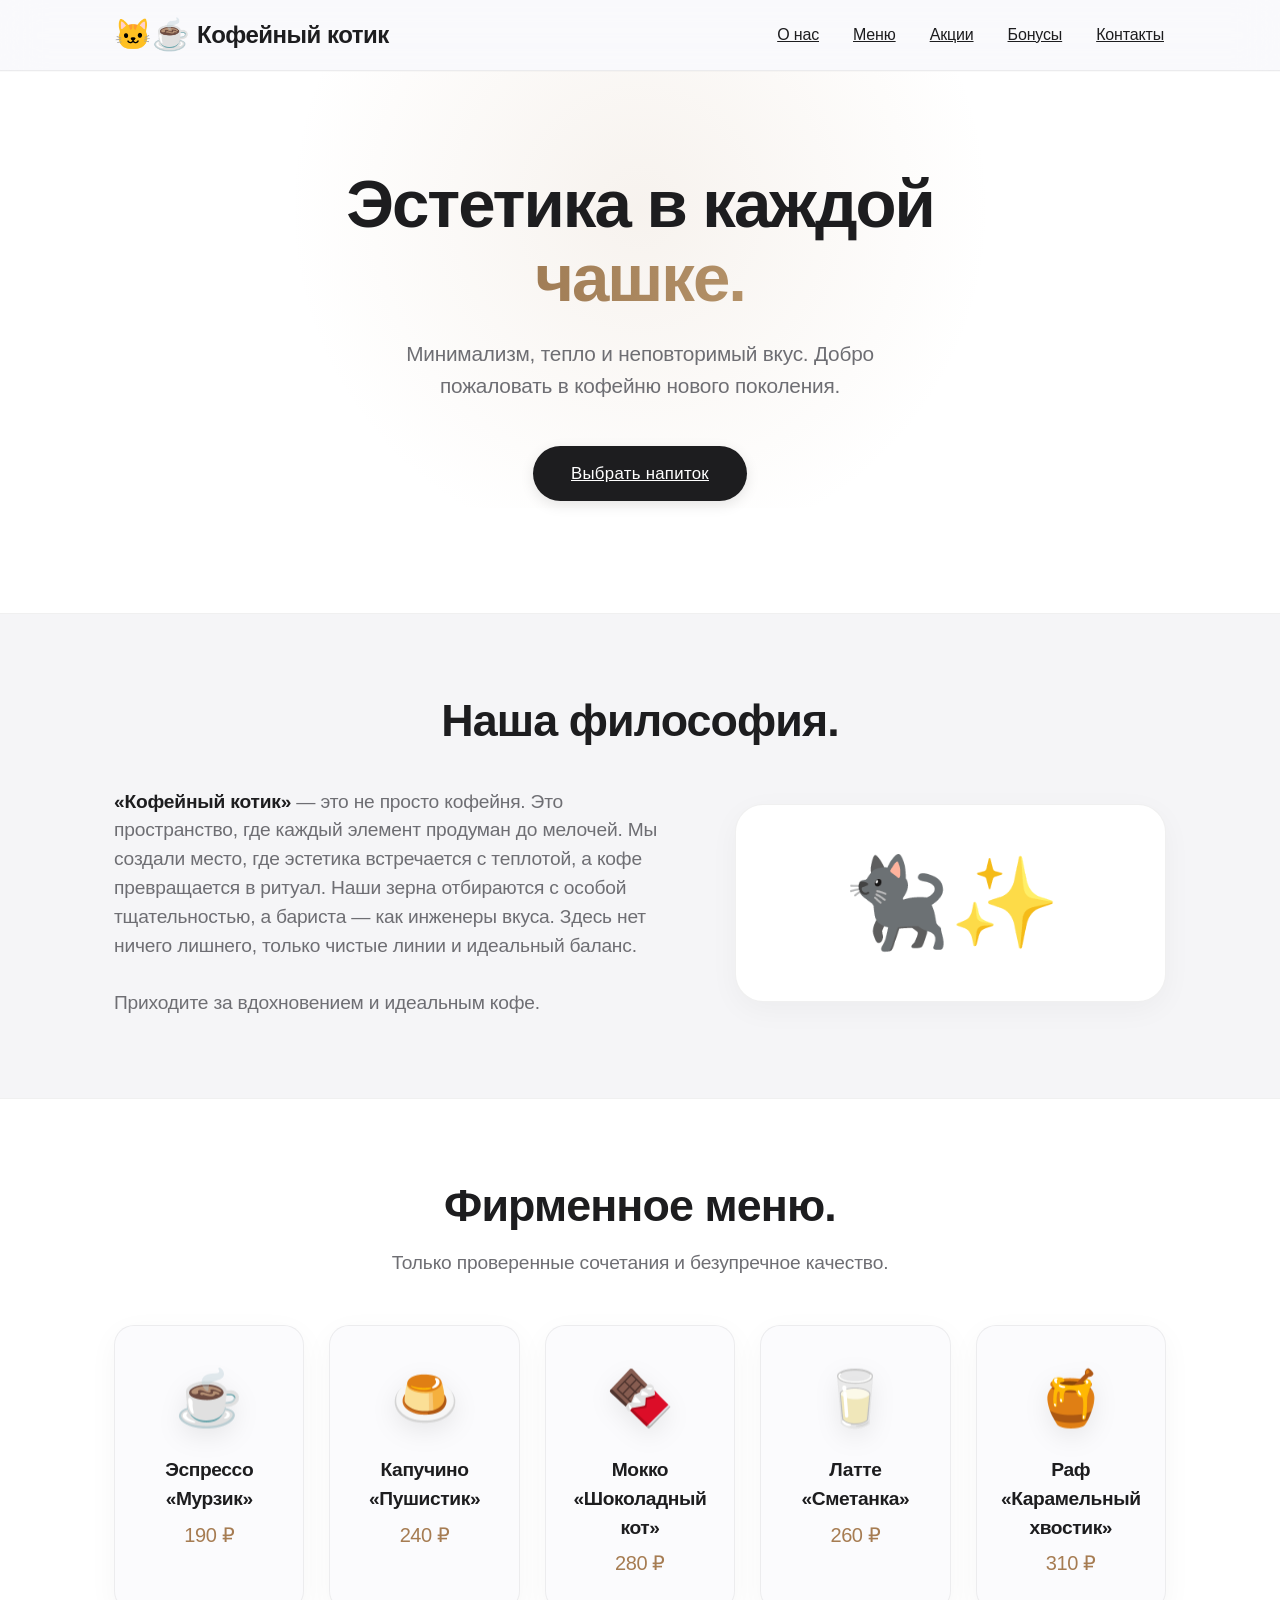
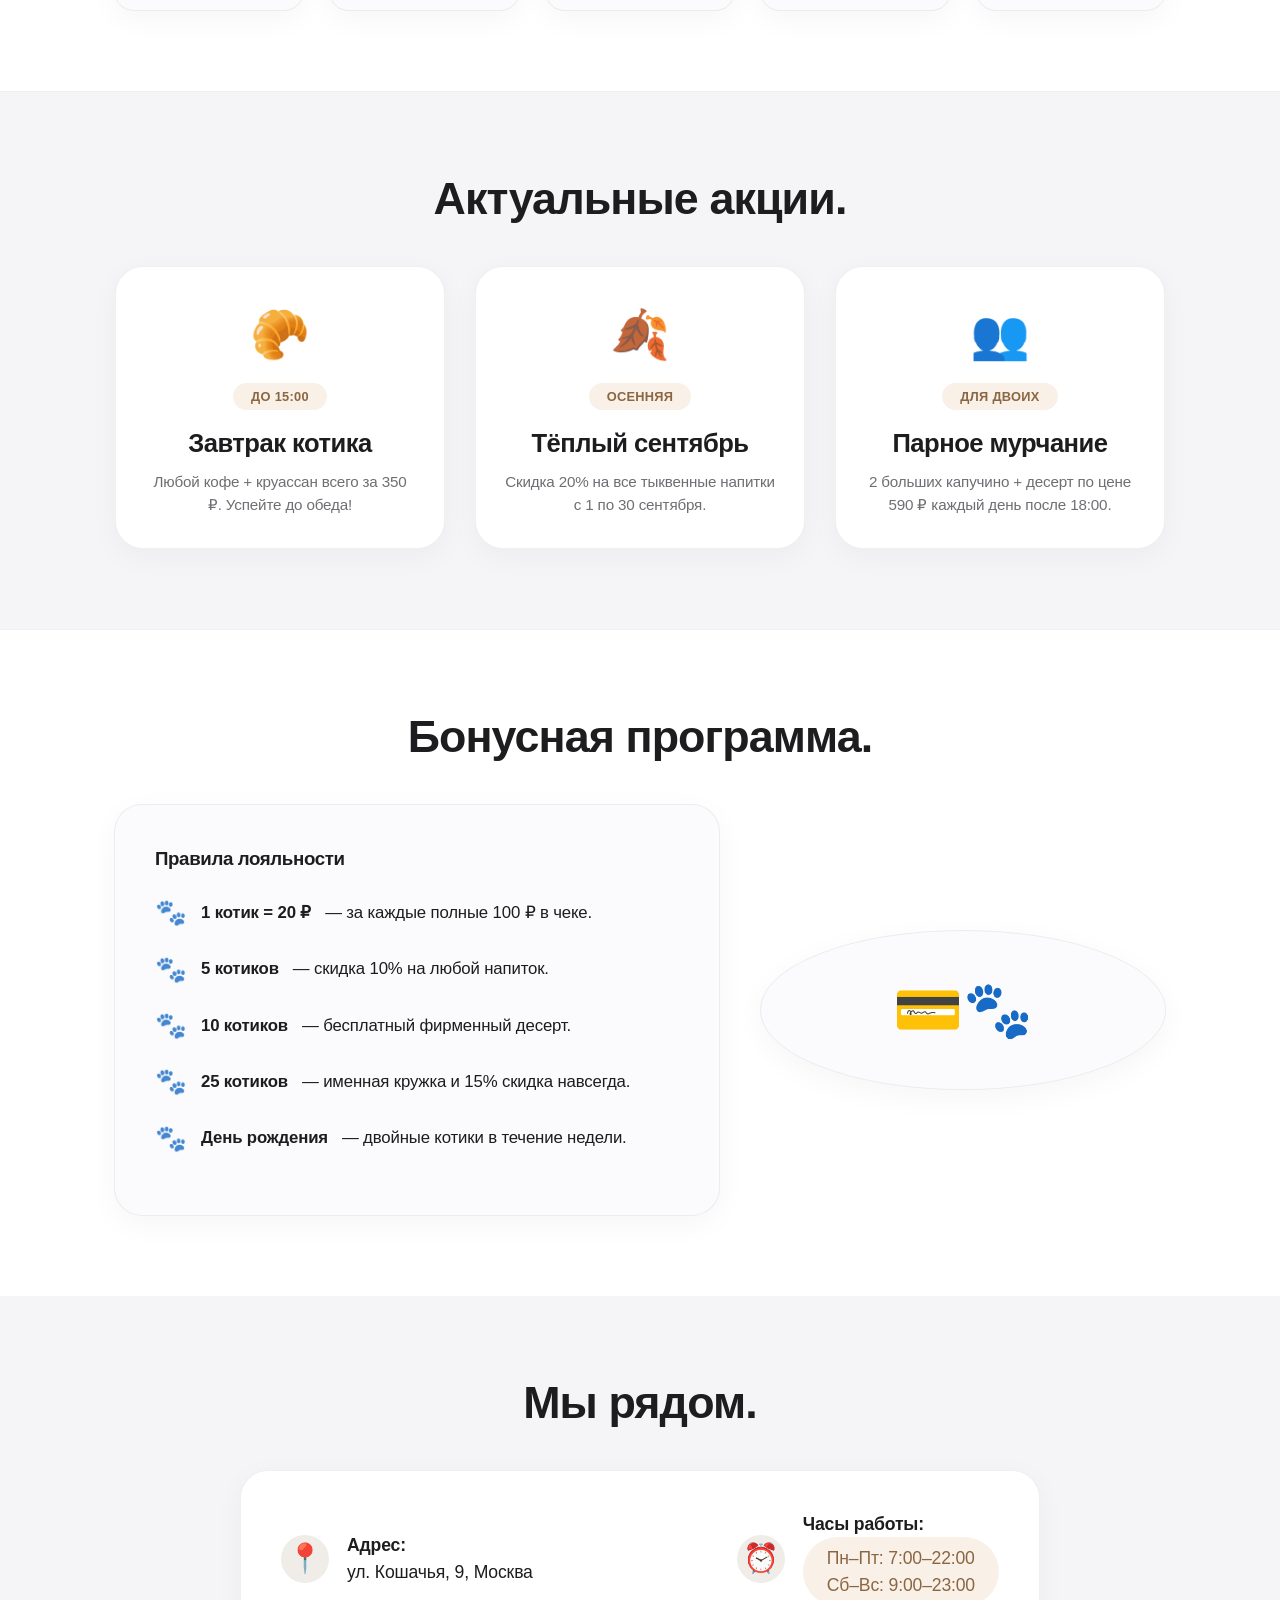
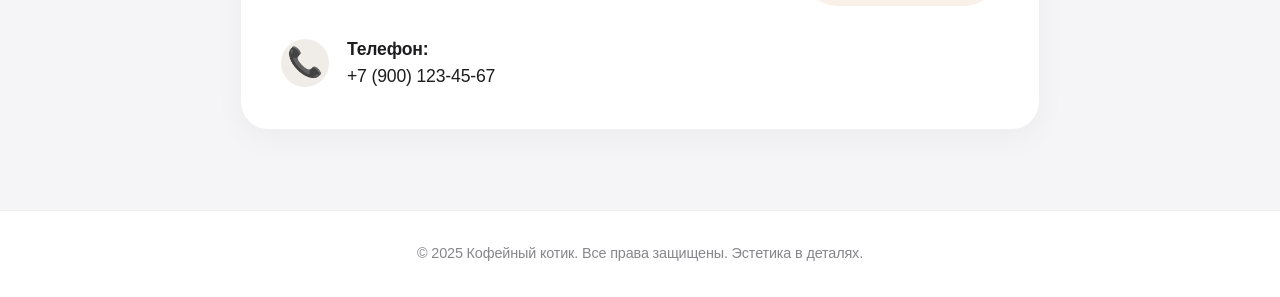
==== index.html @ 2cd530d4 "Добавлены файлы проекта" ====
<!DOCTYPE html>
<html lang="ru">
<head>
    <meta charset="UTF-8">
    <meta name="viewport" content="width=device-width, initial-scale=1.0, maximum-scale=1.5, user-scalable=yes">
    <title>Кофейный котик — эстетика кофе</title>
    <style>
        /* === Базовые стили и сброс в стиле Apple === */
        * {
            margin: 0;
            padding: 0;
            box-sizing: border-box;
        }

        :root {
            --bg-primary: #f5f5f7;      /* светлый серо-белый, как у Apple */
            --bg-secondary: #ffffff;
            --bg-tertiary: #fbfbfd;
            --text-primary: #1d1d1f;    /* почти чёрный */
            --text-secondary: #6e6e73;  /* серый */
            --text-tertiary: #86868b;
            --accent-color: #a67c52;     /* тёплый бежево-коричневый */
            --accent-hover: #8b6642;
            --gold-light: #f9f1e7;
            --border-light: rgba(0,0,0,0.06);
            --border-medium: rgba(0,0,0,0.1);
            --shadow-soft: 0 8px 30px rgba(0, 0, 0, 0.04);
            --shadow-medium: 0 20px 50px rgba(0, 0, 0, 0.06);
            --shadow-hover: 0 25px 60px rgba(0, 0, 0, 0.1);
            --radius-small: 12px;
            --radius-medium: 20px;
            --radius-large: 28px;
            --transition-smooth: 0.4s cubic-bezier(0.25, 0.1, 0.25, 1);
            --font-sans: -apple-system, BlinkMacSystemFont, 'SF Pro Display', 'SF Pro Text', 'Helvetica Neue', 'Segoe UI', Roboto, sans-serif;
        }

        html {
            scroll-behavior: smooth;
            -webkit-font-smoothing: antialiased;
            -moz-osx-font-smoothing: grayscale;
        }

        body {
            font-family: var(--font-sans);
            background-color: var(--bg-primary);
            color: var(--text-primary);
            line-height: 1.5;
            letter-spacing: -0.01em;
            overflow-x: hidden;
        }

        .container {
            max-width: 1100px;
            margin: 0 auto;
            padding: 0 24px;
        }

        /* === Навигация (липкая, как в Apple) === */
        .navbar {
            position: sticky;
            top: 0;
            z-index: 1000;
            background: rgba(251, 251, 253, 0.82);
            backdrop-filter: saturate(180%) blur(20px);
            -webkit-backdrop-filter: saturate(180%) blur(20px);
            border-bottom: 0.5px solid var(--border-light);
            transition: background 0.3s ease, box-shadow 0.3s ease;
            box-shadow: 0 1px 0 rgba(0,0,0,0.02);
        }

        .nav-inner {
            display: flex;
            align-items: center;
            justify-content: space-between;
            max-width: 1100px;
            margin: 0 auto;
            padding: 12px 24px;
            flex-wrap: wrap;
        }

        .logo {
            display: flex;
            align-items: center;
            gap: 8px;
            font-weight: 600;
            font-size: 1.5rem;
            letter-spacing: -0.5px;
            color: var(--text-primary);
            transition: opacity 0.2s ease;
        }

        .logo:hover {
            opacity: 0.75;
        }

        .logo-icon {
            font-size: 1.9rem;
        }

        .nav-menu {
            display: flex;
            align-items: center;
            gap: 30px;
            list-style: none;
            flex-wrap: wrap;
        }

        .nav-menu a {
            font-weight: 400;
            font-size: 1rem;
            color: var(--text-primary);
            padding: 6px 2px;
            position: relative;
            transition: color 0.25s ease;
            letter-spacing: -0.01em;
        }

        .nav-menu a::after {
            content: '';
            position: absolute;
            bottom: -2px;
            left: 0;
            width: 100%;
            height: 1px;
            background: var(--text-primary);
            transform: scaleX(0);
            transform-origin: right;
            transition: transform 0.3s ease;
            border-radius: 1px;
        }

        .nav-menu a:hover {
            color: var(--text-secondary);
        }

        .nav-menu a:hover::after {
            transform: scaleX(1);
            transform-origin: left;
        }

        /* === Hero секция (очень воздушная) === */
        .hero {
            background: var(--bg-secondary);
            text-align: center;
            padding: 6rem 1.5rem 7rem;
            position: relative;
            overflow: hidden;
            border-bottom: 1px solid var(--border-light);
        }

        .hero::before {
            content: '';
            position: absolute;
            top: -30%;
            left: 50%;
            transform: translateX(-50%);
            width: 800px;
            height: 600px;
            background: radial-gradient(circle, rgba(200, 170, 140, 0.15) 0%, rgba(255,255,255,0) 70%);
            pointer-events: none;
        }

        .hero-content {
            max-width: 700px;
            margin: 0 auto;
            position: relative;
            z-index: 2;
        }

        .hero h1 {
            font-size: 4.2rem;
            font-weight: 700;
            letter-spacing: -0.03em;
            line-height: 1.1;
            color: var(--text-primary);
            margin-bottom: 1.5rem;
            text-shadow: none;
        }

        .hero h1 .accent-line {
            display: block;
            background: linear-gradient(to right, #8b6642, #c9a87c);
            -webkit-background-clip: text;
            background-clip: text;
            color: transparent;
        }

        .hero p {
            font-size: 1.3rem;
            font-weight: 400;
            color: var(--text-secondary);
            margin-bottom: 2.8rem;
            max-width: 520px;
            margin-left: auto;
            margin-right: auto;
            letter-spacing: -0.01em;
        }

        .btn {
            display: inline-block;
            background-color: var(--text-primary);
            color: white;
            padding: 15px 38px;
            border-radius: 50px;
            font-weight: 500;
            letter-spacing: 0.3px;
            transition: all 0.35s ease;
            box-shadow: 0 4px 14px rgba(0,0,0,0.1);
            border: none;
            cursor: pointer;
            font-size: 1.05rem;
            backdrop-filter: none;
        }

        .btn:hover {
            background-color: #333336;
            transform: translateY(-2px);
            box-shadow: 0 12px 24px rgba(0,0,0,0.15);
        }

        /* === Общие стили секций === */
        section {
            padding: 5rem 0;
        }

        .section-title {
            font-size: 2.8rem;
            font-weight: 700;
            letter-spacing: -0.02em;
            text-align: center;
            margin-bottom: 2.5rem;
            color: var(--text-primary);
            line-height: 1.2;
        }

        .section-subtitle {
            text-align: center;
            font-size: 1.2rem;
            color: var(--text-secondary);
            max-width: 600px;
            margin: -1.5rem auto 3rem auto;
            font-weight: 400;
        }

        /* === О компании (стиль Apple) === */
        .about-section {
            background: var(--bg-primary);
        }

        .about-content {
            display: flex;
            flex-wrap: wrap;
            align-items: center;
            gap: 50px;
            justify-content: center;
        }

        .about-text {
            flex: 1 1 380px;
            font-size: 1.2rem;
            color: var(--text-secondary);
            font-weight: 400;
            letter-spacing: -0.01em;
        }

        .about-text strong {
            color: var(--text-primary);
            font-weight: 600;
        }

        .about-image {
            flex: 1 1 240px;
            background: var(--bg-secondary);
            border-radius: var(--radius-large);
            padding: 2rem;
            display: flex;
            align-items: center;
            justify-content: center;
            box-shadow: var(--shadow-soft);
            transition: transform 0.4s ease, box-shadow 0.4s ease;
            border: 0.5px solid var(--border-light);
        }

        .about-image:hover {
            transform: scale(1.02);
            box-shadow: var(--shadow-medium);
        }

        .about-image span {
            font-size: 5.5rem;
            opacity: 0.9;
        }

        /* === Меню (5 напитков) === */
        .menu-section {
            background: var(--bg-secondary);
            border-top: 1px solid var(--border-light);
            border-bottom: 1px solid var(--border-light);
        }

        .menu-grid {
            display: grid;
            grid-template-columns: repeat(auto-fit, minmax(180px, 1fr));
            gap: 25px;
            margin-top: 20px;
        }

        .menu-item {
            background: var(--bg-tertiary);
            border-radius: var(--radius-medium);
            padding: 2rem 1.2rem;
            text-align: center;
            box-shadow: var(--shadow-soft);
            transition: all 0.4s ease;
            border: 0.5px solid var(--border-light);
            display: flex;
            flex-direction: column;
            align-items: center;
            backdrop-filter: blur(0);
        }

        .menu-item:hover {
            transform: translateY(-8px);
            box-shadow: var(--shadow-hover);
            background: #ffffff;
            border-color: rgba(0,0,0,0.08);
        }

        .drink-icon {
            font-size: 3.4rem;
            margin-bottom: 16px;
            transition: transform 0.35s ease;
            filter: drop-shadow(0 8px 12px rgba(0,0,0,0.08));
        }

        .menu-item:hover .drink-icon {
            transform: scale(1.08);
        }

        .menu-item h3 {
            font-weight: 600;
            font-size: 1.2rem;
            color: var(--text-primary);
            letter-spacing: -0.02em;
            margin-bottom: 6px;
        }

        .menu-item .price {
            font-weight: 500;
            color: var(--accent-color);
            font-size: 1.25rem;
            letter-spacing: -0.02em;
        }

        /* === Акции === */
        .promo-section {
            background: var(--bg-primary);
        }

        .promo-cards {
            display: flex;
            flex-wrap: wrap;
            gap: 30px;
            justify-content: center;
        }

        .promo-card {
            background: var(--bg-secondary);
            border-radius: var(--radius-large);
            padding: 2rem 1.8rem;
            flex: 1 1 240px;
            max-width: 330px;
            box-shadow: var(--shadow-soft);
            transition: all 0.4s ease;
            text-align: center;
            border: 0.5px solid var(--border-light);
        }

        .promo-card:hover {
            transform: translateY(-10px);
            box-shadow: var(--shadow-hover);
            background: #ffffff;
        }

        .promo-icon {
            font-size: 3rem;
            margin-bottom: 12px;
        }

        .promo-badge {
            display: inline-block;
            background: var(--gold-light);
            color: var(--accent-hover);
            padding: 4px 18px;
            border-radius: 30px;
            font-size: 0.8rem;
            font-weight: 600;
            letter-spacing: 0.3px;
            margin-bottom: 14px;
            text-transform: uppercase;
        }

        .promo-card h3 {
            font-size: 1.6rem;
            font-weight: 600;
            letter-spacing: -0.02em;
            color: var(--text-primary);
            margin-bottom: 8px;
        }

        .promo-card p {
            color: var(--text-secondary);
            font-size: 0.95rem;
        }

        /* === Бонусная программа === */
        .bonus-section {
            background: var(--bg-secondary);
            border-top: 1px solid var(--border-light);
        }

        .bonus-wrapper {
            display: flex;
            flex-wrap: wrap;
            gap: 40px;
            align-items: center;
            justify-content: center;
        }

        .bonus-info {
            flex: 1 1 380px;
            background: var(--bg-tertiary);
            padding: 2.5rem;
            border-radius: var(--radius-large);
            box-shadow: var(--shadow-soft);
            border: 0.5px solid var(--border-light);
            transition: box-shadow 0.3s ease;
        }

        .bonus-info:hover {
            box-shadow: var(--shadow-medium);
        }

        .bonus-info ul {
            list-style: none;
            margin-top: 10px;
        }

        .bonus-info li {
            margin-bottom: 18px;
            display: flex;
            align-items: center;
            gap: 14px;
            font-size: 1.05rem;
            font-weight: 400;
            color: var(--text-primary);
        }

        .bonus-info li::before {
            content: '🐾';
            font-size: 1.6rem;
            opacity: 0.8;
            min-width: 32px;
        }

        .bonus-stamp {
            flex: 1 1 180px;
            text-align: center;
            background: var(--bg-tertiary);
            border-radius: 50%;
            width: 160px;
            height: 160px;
            display: flex;
            align-items: center;
            justify-content: center;
            margin: 0 auto;
            box-shadow: var(--shadow-soft);
            transition: transform 0.4s ease, box-shadow 0.3s;
            border: 1px solid var(--border-light);
            font-size: 3.5rem;
        }

        .bonus-stamp:hover {
            transform: scale(1.04);
            box-shadow: var(--shadow-medium);
        }

        /* === Контакты === */
        .contact-section {
            background: var(--bg-primary);
        }

        .contact-card {
            background: var(--bg-secondary);
            max-width: 800px;
            margin: 0 auto;
            padding: 2.5rem;
            border-radius: var(--radius-large);
            box-shadow: var(--shadow-soft);
            display: flex;
            flex-wrap: wrap;
            justify-content: space-between;
            gap: 30px;
            transition: box-shadow 0.3s ease;
            border: 0.5px solid var(--border-light);
        }

        .contact-card:hover {
            box-shadow: var(--shadow-medium);
        }

        .contact-item {
            display: flex;
            align-items: center;
            gap: 18px;
            font-size: 1.1rem;
            font-weight: 400;
            color: var(--text-primary);
        }

        .contact-icon {
            background: #f0ede8;
            width: 48px;
            height: 48px;
            border-radius: 50%;
            display: flex;
            align-items: center;
            justify-content: center;
            font-size: 1.8rem;
            color: var(--text-secondary);
        }

        .hours {
            background: var(--gold-light);
            padding: 0.5rem 1.5rem;
            border-radius: 50px;
            font-weight: 500;
            color: var(--accent-hover);
            display: inline-block;
        }

        /* === Подвал === */
        footer {
            text-align: center;
            padding: 2rem;
            background: var(--bg-secondary);
            color: var(--text-tertiary);
            font-size: 0.9rem;
            border-top: 0.5px solid var(--border-light);
            letter-spacing: -0.01em;
        }

        /* === Адаптивность === */
        @media (max-width: 768px) {
            .hero h1 {
                font-size: 3rem;
            }
            .nav-inner {
                flex-direction: column;
                gap: 12px;
            }
            .nav-menu {
                gap: 20px;
                justify-content: center;
            }
            .section-title {
                font-size: 2.4rem;
            }
            .menu-grid {
                grid-template-columns: repeat(auto-fit, minmax(150px, 1fr));
            }
        }

        @media (max-width: 480px) {
            .hero h1 {
                font-size: 2.4rem;
            }
            .btn {
                padding: 14px 32px;
                font-size: 1rem;
            }
            .container {
                padding: 0 18px;
            }
            .promo-card {
                flex: 1 1 100%;
            }
            .bonus-stamp {
                width: 130px;
                height: 130px;
                font-size: 2.8rem;
            }
        }
    </style>
</head>
<body>
    <!-- Навигация в стиле Apple -->
    <nav class="navbar">
        <div class="nav-inner">
            <div class="logo">
                <span class="logo-icon">🐱☕</span> Кофейный котик
            </div>
            <ul class="nav-menu">
                <li><a href="#about">О нас</a></li>
                <li><a href="#menu">Меню</a></li>
                <li><a href="#promo">Акции</a></li>
                <li><a href="#bonus">Бонусы</a></li>
                <li><a href="#contacts">Контакты</a></li>
            </ul>
        </div>
    </nav>

    <!-- Главный экран -->
    <header class="hero" id="hero">
        <div class="hero-content">
            <h1>Эстетика в каждой <span class="accent-line">чашке.</span></h1>
            <p>Минимализм, тепло и неповторимый вкус. Добро пожаловать в кофейню нового поколения.</p>
            <a href="#menu" class="btn">Выбрать напиток</a>
        </div>
    </header>

    <!-- О компании -->
    <section id="about" class="about-section">
        <div class="container">
            <h2 class="section-title">Наша философия.</h2>
            <div class="about-content">
                <div class="about-text">
                    <p><strong>«Кофейный котик»</strong> — это не просто кофейня. Это пространство, где каждый элемент продуман до мелочей. Мы создали место, где эстетика встречается с теплотой, а кофе превращается в ритуал. Наши зерна отбираются с особой тщательностью, а бариста — как инженеры вкуса. Здесь нет ничего лишнего, только чистые линии и идеальный баланс.</p>
                    <p style="margin-top: 1.8rem;">Приходите за вдохновением и идеальным кофе.</p>
                </div>
                <div class="about-image">
                    <span>🐈‍⬛✨</span>
                </div>
            </div>
        </div>
    </section>

    <!-- Меню (5 напитков) -->
    <section id="menu" class="menu-section">
        <div class="container">
            <h2 class="section-title">Фирменное меню.</h2>
            <p class="section-subtitle">Только проверенные сочетания и безупречное качество.</p>
            <div class="menu-grid">
                <div class="menu-item">
                    <div class="drink-icon">☕</div>
                    <h3>Эспрессо «Мурзик»</h3>
                    <span class="price">190 ₽</span>
                </div>
                <div class="menu-item">
                    <div class="drink-icon">🍮</div>
                    <h3>Капучино «Пушистик»</h3>
                    <span class="price">240 ₽</span>
                </div>
                <div class="menu-item">
                    <div class="drink-icon">🍫</div>
                    <h3>Мокко «Шоколадный кот»</h3>
                    <span class="price">280 ₽</span>
                </div>
                <div class="menu-item">
                    <div class="drink-icon">🥛</div>
                    <h3>Латте «Сметанка»</h3>
                    <span class="price">260 ₽</span>
                </div>
                <div class="menu-item">
                    <div class="drink-icon">🍯</div>
                    <h3>Раф «Карамельный хвостик»</h3>
                    <span class="price">310 ₽</span>
                </div>
                <!-- Пятый напиток оставлен, шестой удален -->
            </div>
        </div>
    </section>

    <!-- Акции -->
    <section id="promo" class="promo-section">
        <div class="container">
            <h2 class="section-title">Актуальные акции.</h2>
            <div class="promo-cards">
                <div class="promo-card">
                    <div class="promo-icon">🥐</div>
                    <span class="promo-badge">до 15:00</span>
                    <h3>Завтрак котика</h3>
                    <p>Любой кофе + круассан всего за 350 ₽. Успейте до обеда!</p>
                </div>
                <div class="promo-card">
                    <div class="promo-icon">🍂</div>
                    <span class="promo-badge">осенняя</span>
                    <h3>Тёплый сентябрь</h3>
                    <p>Скидка 20% на все тыквенные напитки с 1 по 30 сентября.</p>
                </div>
                <div class="promo-card">
                    <div class="promo-icon">👥</div>
                    <span class="promo-badge">для двоих</span>
                    <h3>Парное мурчание</h3>
                    <p>2 больших капучино + десерт по цене 590 ₽ каждый день после 18:00.</p>
                </div>
            </div>
        </div>
    </section>

    <!-- Бонусная программа -->
    <section id="bonus" class="bonus-section">
        <div class="container">
            <h2 class="section-title">Бонусная программа.</h2>
            <div class="bonus-wrapper">
                <div class="bonus-info">
                    <h3 style="margin-bottom: 20px; font-weight: 600; letter-spacing: -0.02em;">Правила лояльности</h3>
                    <ul>
                        <li><strong>1 котик = 20 ₽</strong> — за каждые полные 100 ₽ в чеке.</li>
                        <li><strong>5 котиков</strong> — скидка 10% на любой напиток.</li>
                        <li><strong>10 котиков</strong> — бесплатный фирменный десерт.</li>
                        <li><strong>25 котиков</strong> — именная кружка и 15% скидка навсегда.</li>
                        <li><strong>День рождения</strong> — двойные котики в течение недели.</li>
                    </ul>
                </div>
                <div class="bonus-stamp">
                    <span>💳🐾</span>
                </div>
            </div>
        </div>
    </section>

    <!-- Контакты -->
    <section id="contacts" class="contact-section">
        <div class="container">
            <h2 class="section-title">Мы рядом.</h2>
            <div class="contact-card">
                <div class="contact-item">
                    <div class="contact-icon">📍</div>
                    <div><strong>Адрес:</strong><br>ул. Кошачья, 9, Москва</div>
                </div>
                <div class="contact-item">
                    <div class="contact-icon">⏰</div>
                    <div><strong>Часы работы:</strong><br><span class="hours">Пн–Пт: 7:00–22:00<br>Сб–Вс: 9:00–23:00</span></div>
                </div>
                <div class="contact-item">
                    <div class="contact-icon">📞</div>
                    <div><strong>Телефон:</strong><br>+7 (900) 123-45-67</div>
                </div>
            </div>
        </div>
    </section>

    <!-- Подвал -->
    <footer>
        <p>© 2025 Кофейный котик. Все права защищены. Эстетика в деталях.</p>
    </footer>
</body>
</html>
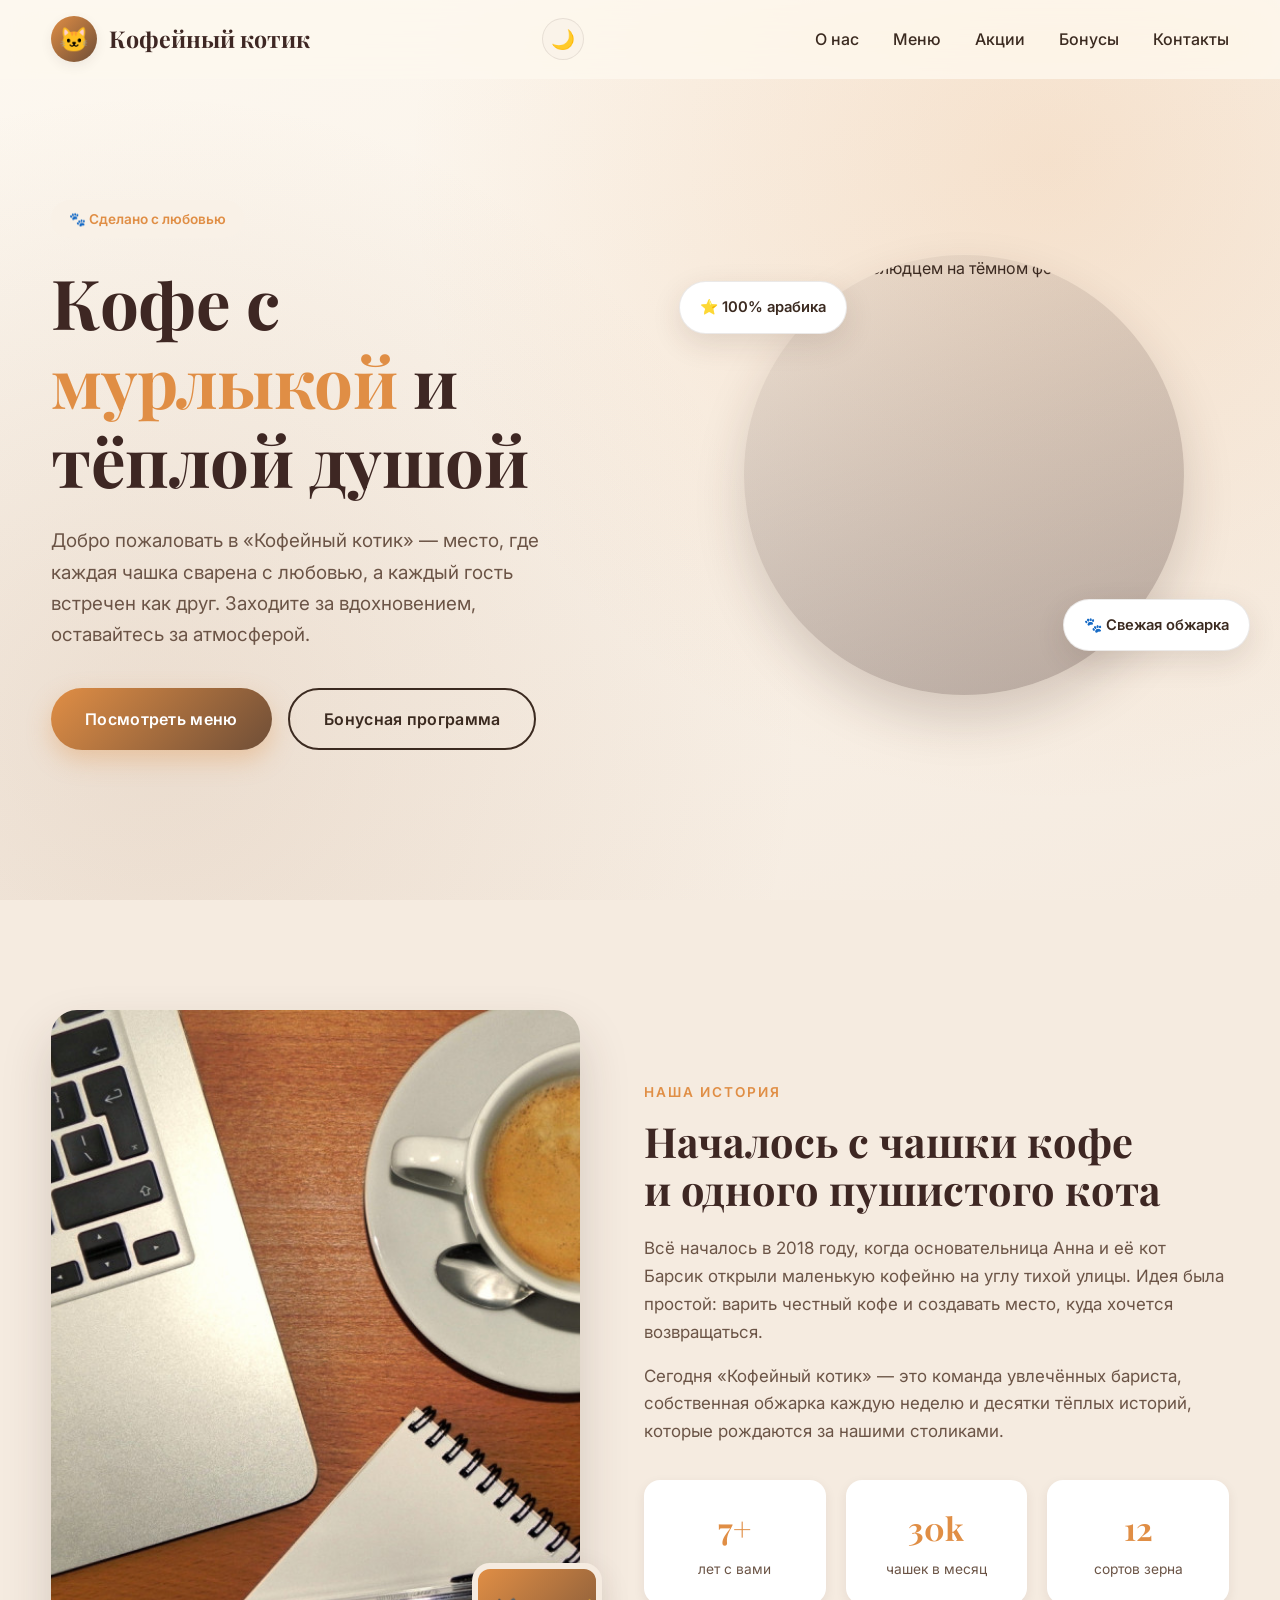
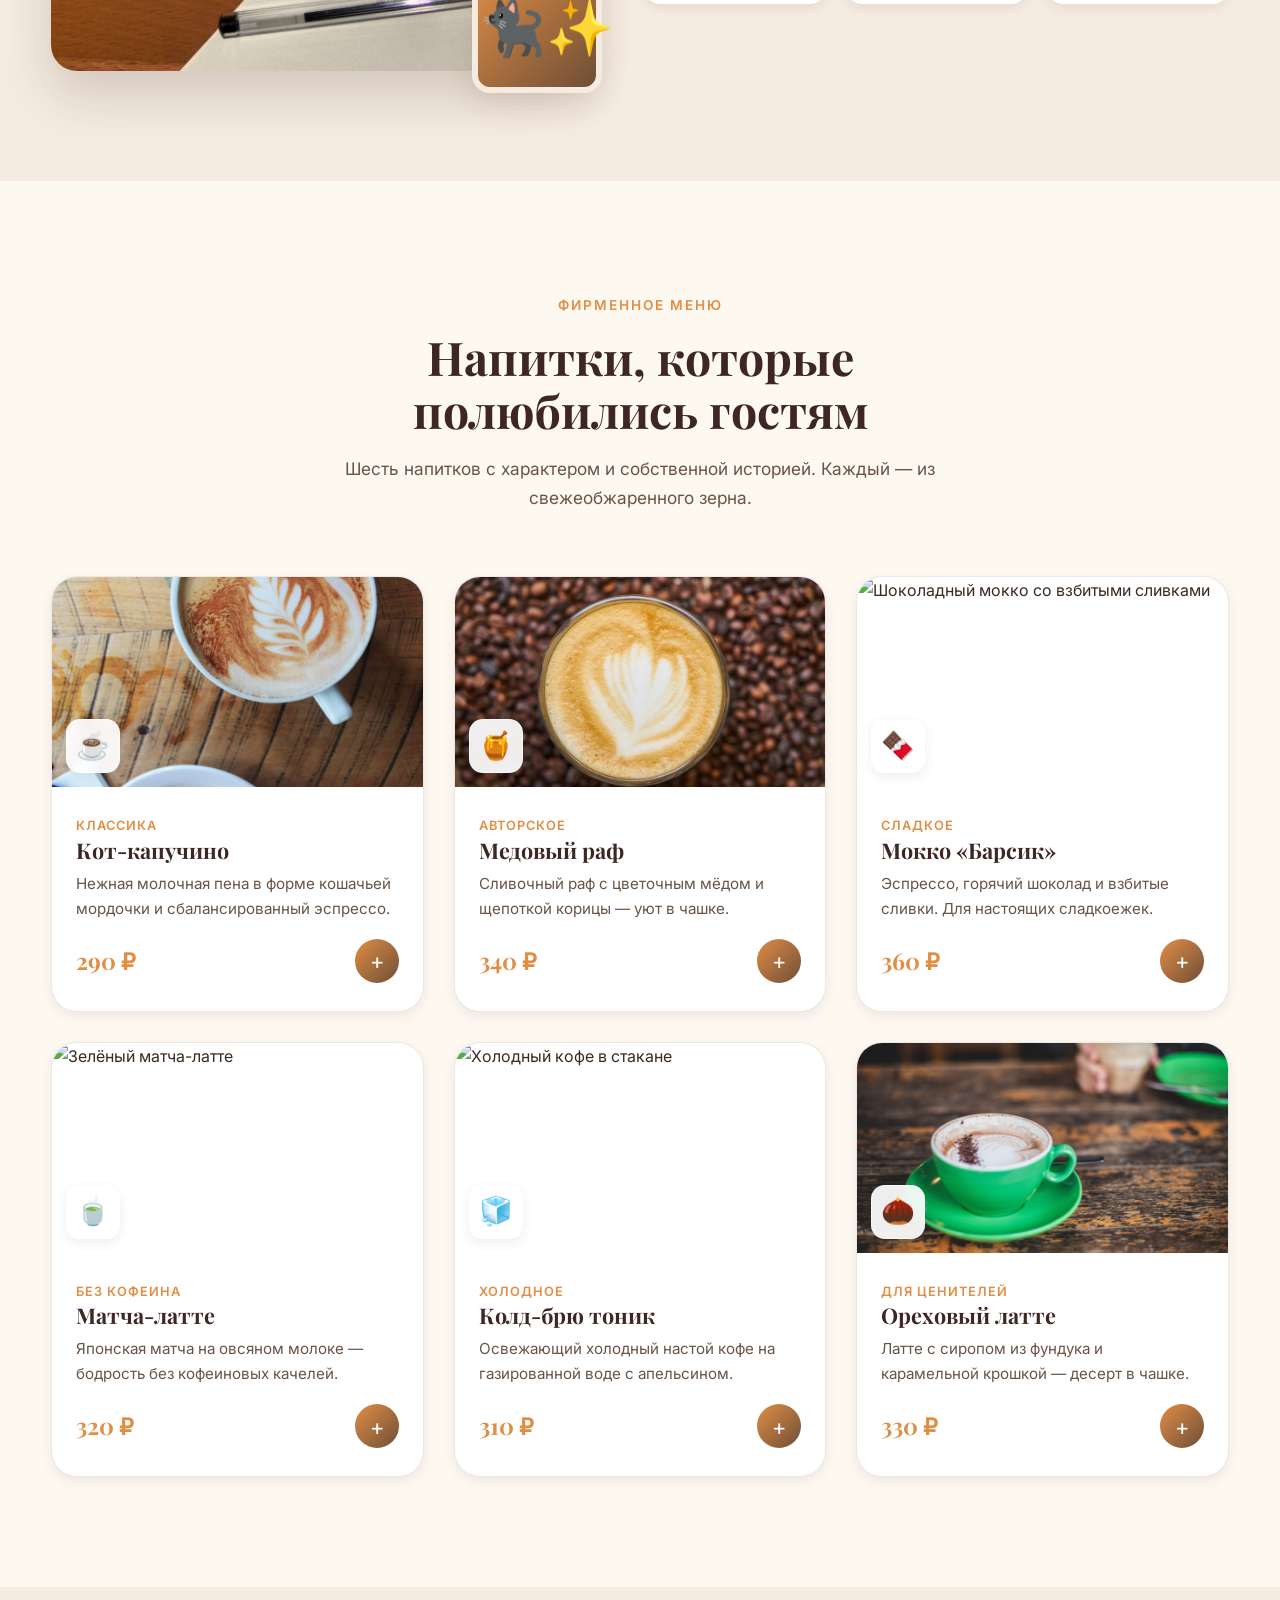
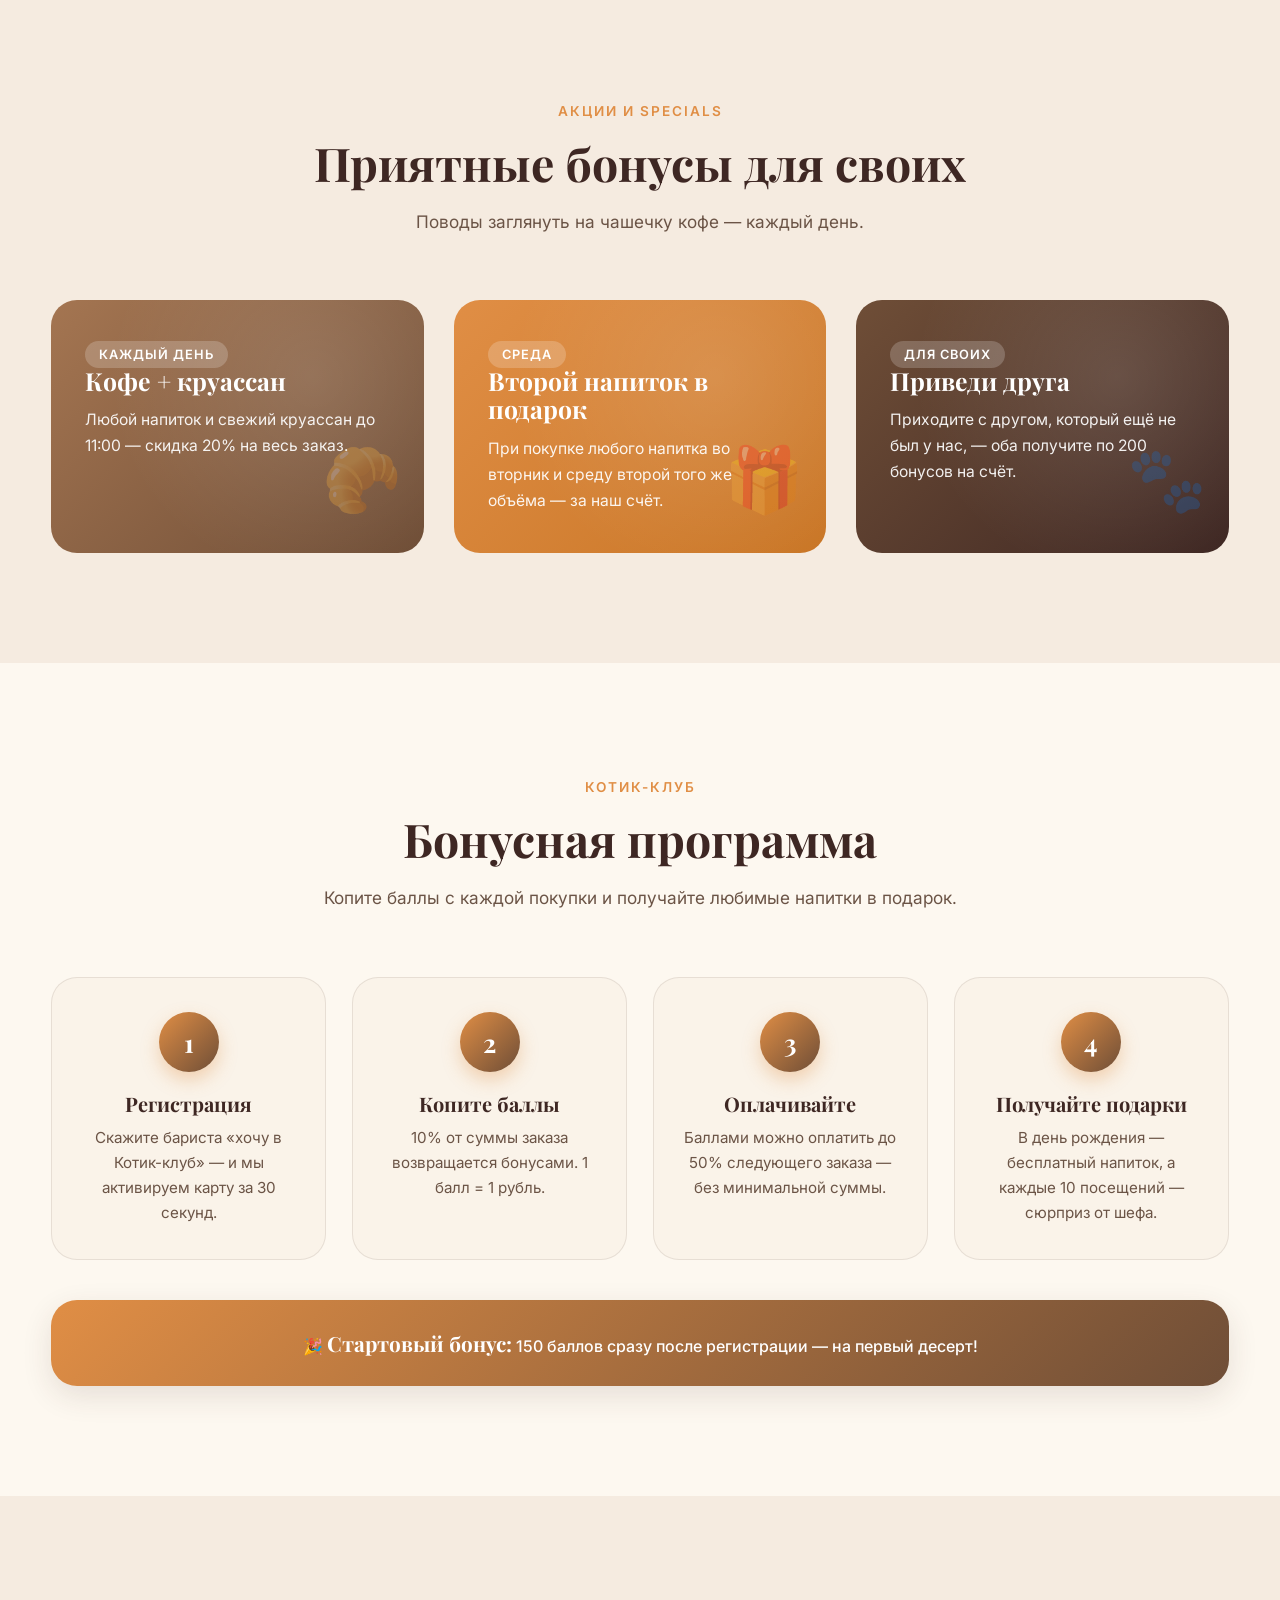
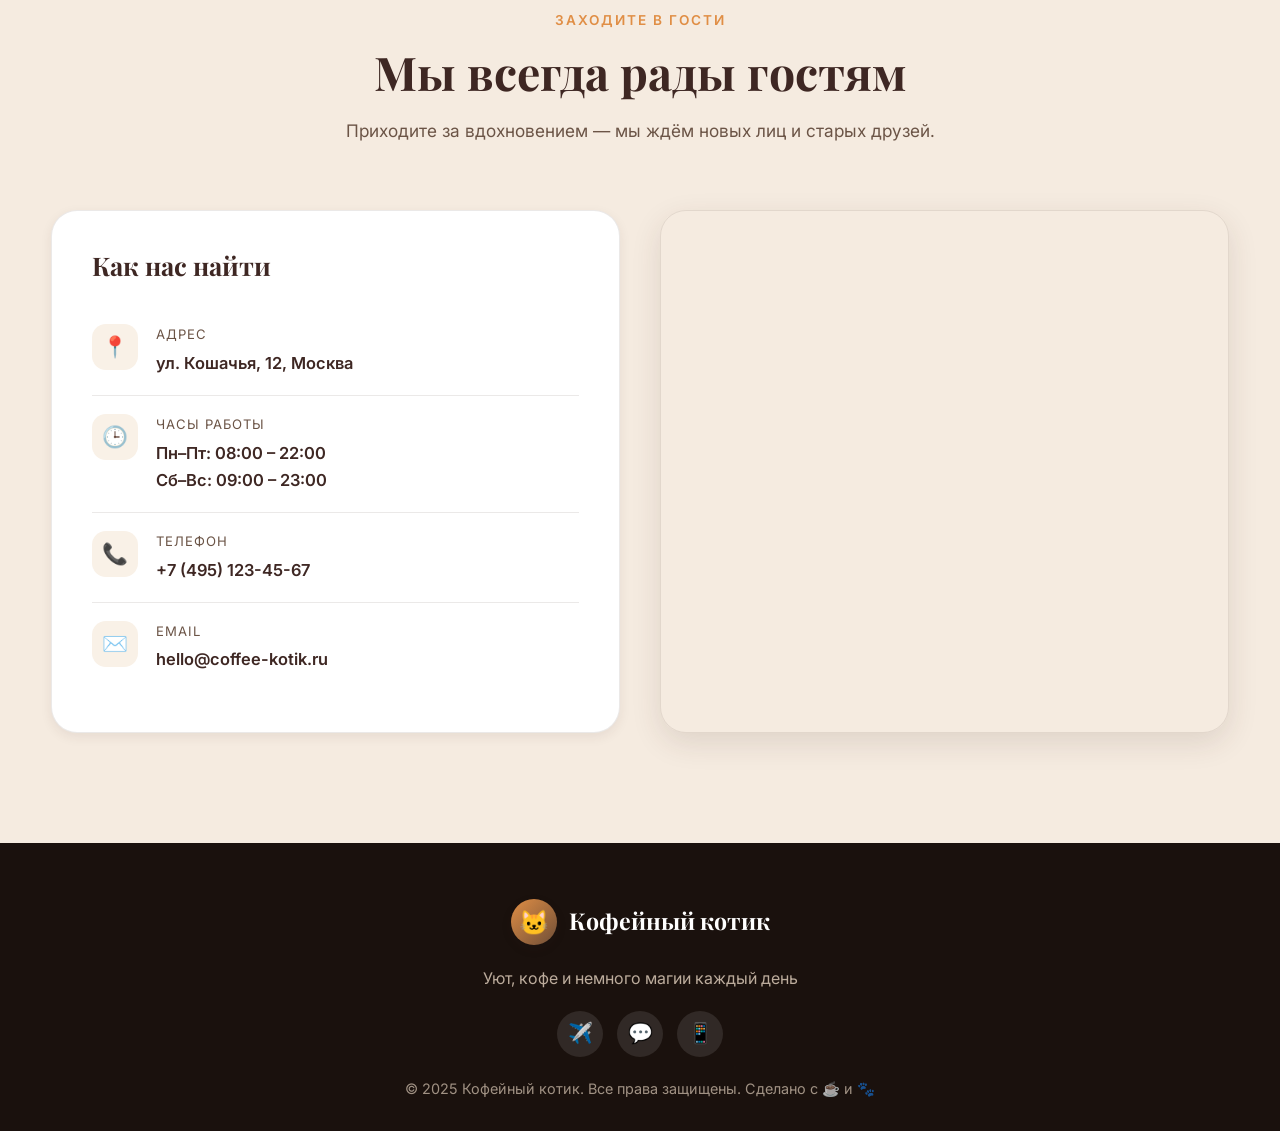
==== commit 323908df: "new design" ====
--- a/index.html
+++ b/index.html
@@ -1,749 +1,407 @@
 <!DOCTYPE html>
-<html lang="ru">
+<html lang="ru" class="no-js">
 <head>
-    <meta charset="UTF-8">
-    <meta name="viewport" content="width=device-width, initial-scale=1.0, maximum-scale=1.5, user-scalable=yes">
-    <title>Кофейный котик — эстетика кофе</title>
-    <style>
-        /* === Базовые стили и сброс в стиле Apple === */
-        * {
-            margin: 0;
-            padding: 0;
-            box-sizing: border-box;
+  <meta charset="UTF-8" />
+  <meta name="viewport" content="width=device-width, initial-scale=1.0" />
+  <title>Кофейный котик — уютная кофейня в Москве</title>
+
+  <!-- ===== SEO ===== -->
+  <meta name="description" content="«Кофейный котик» — уютная кофейня в Москве. Свежая обжарка зерна, авторские напитки, тёплая атмосфера и бонусная программа для своих." />
+  <meta name="theme-color" content="#a47551" />
+  <meta name="color-scheme" content="light dark" />
+
+  <!-- Open Graph -->
+  <meta property="og:type" content="website" />
+  <meta property="og:locale" content="ru_RU" />
+  <meta property="og:site_name" content="Кофейный котик" />
+  <meta property="og:title" content="Кофейный котик — уютная кофейня в Москве" />
+  <meta property="og:description" content="Свежая обжарка, авторские напитки и тёплая атмосфера. Заходите за вдохновением." />
+  <meta property="og:image" content="https://images.unsplash.com/photo-1511920170033-f8396924c348?q=80&w=1200&auto=format&fit=crop" />
+
+  <!-- Favicon (SVG с эмодзи, без внешних запросов) -->
+  <link rel="icon" href="data:image/svg+xml,<svg xmlns='http://www.w3.org/2000/svg' viewBox='0 0 100 100'><text y='.9em' font-size='90'>🐱☕</text></svg>" />
+
+  <!-- ===== Шрифты: preconnect + display=swap без блокировки рендера ===== -->
+  <link rel="preconnect" href="https://fonts.googleapis.com" />
+  <link rel="preconnect" href="https://fonts.gstatic.com" crossorigin />
+  <link rel="stylesheet" href="https://fonts.googleapis.com/css2?family=Playfair+Display:wght@600;700;900&family=Inter:wght@300;400;500;600;700&display=swap" />
+
+  <!-- ===== Тема до рендера (без вспышки) ===== -->
+  <script>
+    (function () {
+      try {
+        var saved = localStorage.getItem('theme');
+        var prefersDark = window.matchMedia('(prefers-color-scheme: dark)').matches;
+        if (saved === 'dark' || (saved !== 'light' && prefersDark)) {
+          document.documentElement.setAttribute('data-theme', 'dark');
         }
-
-        :root {
-            --bg-primary: #f5f5f7;      /* светлый серо-белый, как у Apple */
-            --bg-secondary: #ffffff;
-            --bg-tertiary: #fbfbfd;
-            --text-primary: #1d1d1f;    /* почти чёрный */
-            --text-secondary: #6e6e73;  /* серый */
-            --text-tertiary: #86868b;
-            --accent-color: #a67c52;     /* тёплый бежево-коричневый */
-            --accent-hover: #8b6642;
-            --gold-light: #f9f1e7;
-            --border-light: rgba(0,0,0,0.06);
-            --border-medium: rgba(0,0,0,0.1);
-            --shadow-soft: 0 8px 30px rgba(0, 0, 0, 0.04);
-            --shadow-medium: 0 20px 50px rgba(0, 0, 0, 0.06);
-            --shadow-hover: 0 25px 60px rgba(0, 0, 0, 0.1);
-            --radius-small: 12px;
-            --radius-medium: 20px;
-            --radius-large: 28px;
-            --transition-smooth: 0.4s cubic-bezier(0.25, 0.1, 0.25, 1);
-            --font-sans: -apple-system, BlinkMacSystemFont, 'SF Pro Display', 'SF Pro Text', 'Helvetica Neue', 'Segoe UI', Roboto, sans-serif;
-        }
-
-        html {
-            scroll-behavior: smooth;
-            -webkit-font-smoothing: antialiased;
-            -moz-osx-font-smoothing: grayscale;
-        }
-
-        body {
-            font-family: var(--font-sans);
-            background-color: var(--bg-primary);
-            color: var(--text-primary);
-            line-height: 1.5;
-            letter-spacing: -0.01em;
-            overflow-x: hidden;
-        }
-
-        .container {
-            max-width: 1100px;
-            margin: 0 auto;
-            padding: 0 24px;
-        }
-
-        /* === Навигация (липкая, как в Apple) === */
-        .navbar {
-            position: sticky;
-            top: 0;
-            z-index: 1000;
-            background: rgba(251, 251, 253, 0.82);
-            backdrop-filter: saturate(180%) blur(20px);
-            -webkit-backdrop-filter: saturate(180%) blur(20px);
-            border-bottom: 0.5px solid var(--border-light);
-            transition: background 0.3s ease, box-shadow 0.3s ease;
-            box-shadow: 0 1px 0 rgba(0,0,0,0.02);
-        }
-
-        .nav-inner {
-            display: flex;
-            align-items: center;
-            justify-content: space-between;
-            max-width: 1100px;
-            margin: 0 auto;
-            padding: 12px 24px;
-            flex-wrap: wrap;
-        }
-
-        .logo {
-            display: flex;
-            align-items: center;
-            gap: 8px;
-            font-weight: 600;
-            font-size: 1.5rem;
-            letter-spacing: -0.5px;
-            color: var(--text-primary);
-            transition: opacity 0.2s ease;
-        }
-
-        .logo:hover {
-            opacity: 0.75;
-        }
-
-        .logo-icon {
-            font-size: 1.9rem;
-        }
-
-        .nav-menu {
-            display: flex;
-            align-items: center;
-            gap: 30px;
-            list-style: none;
-            flex-wrap: wrap;
-        }
-
-        .nav-menu a {
-            font-weight: 400;
-            font-size: 1rem;
-            color: var(--text-primary);
-            padding: 6px 2px;
-            position: relative;
-            transition: color 0.25s ease;
-            letter-spacing: -0.01em;
-        }
-
-        .nav-menu a::after {
-            content: '';
-            position: absolute;
-            bottom: -2px;
-            left: 0;
-            width: 100%;
-            height: 1px;
-            background: var(--text-primary);
-            transform: scaleX(0);
-            transform-origin: right;
-            transition: transform 0.3s ease;
-            border-radius: 1px;
-        }
-
-        .nav-menu a:hover {
-            color: var(--text-secondary);
-        }
-
-        .nav-menu a:hover::after {
-            transform: scaleX(1);
-            transform-origin: left;
-        }
-
-        /* === Hero секция (очень воздушная) === */
-        .hero {
-            background: var(--bg-secondary);
-            text-align: center;
-            padding: 6rem 1.5rem 7rem;
-            position: relative;
-            overflow: hidden;
-            border-bottom: 1px solid var(--border-light);
-        }
-
-        .hero::before {
-            content: '';
-            position: absolute;
-            top: -30%;
-            left: 50%;
-            transform: translateX(-50%);
-            width: 800px;
-            height: 600px;
-            background: radial-gradient(circle, rgba(200, 170, 140, 0.15) 0%, rgba(255,255,255,0) 70%);
-            pointer-events: none;
-        }
-
-        .hero-content {
-            max-width: 700px;
-            margin: 0 auto;
-            position: relative;
-            z-index: 2;
-        }
-
-        .hero h1 {
-            font-size: 4.2rem;
-            font-weight: 700;
-            letter-spacing: -0.03em;
-            line-height: 1.1;
-            color: var(--text-primary);
-            margin-bottom: 1.5rem;
-            text-shadow: none;
-        }
-
-        .hero h1 .accent-line {
-            display: block;
-            background: linear-gradient(to right, #8b6642, #c9a87c);
-            -webkit-background-clip: text;
-            background-clip: text;
-            color: transparent;
-        }
-
-        .hero p {
-            font-size: 1.3rem;
-            font-weight: 400;
-            color: var(--text-secondary);
-            margin-bottom: 2.8rem;
-            max-width: 520px;
-            margin-left: auto;
-            margin-right: auto;
-            letter-spacing: -0.01em;
-        }
-
-        .btn {
-            display: inline-block;
-            background-color: var(--text-primary);
-            color: white;
-            padding: 15px 38px;
-            border-radius: 50px;
-            font-weight: 500;
-            letter-spacing: 0.3px;
-            transition: all 0.35s ease;
-            box-shadow: 0 4px 14px rgba(0,0,0,0.1);
-            border: none;
-            cursor: pointer;
-            font-size: 1.05rem;
-            backdrop-filter: none;
-        }
-
-        .btn:hover {
-            background-color: #333336;
-            transform: translateY(-2px);
-            box-shadow: 0 12px 24px rgba(0,0,0,0.15);
-        }
-
-        /* === Общие стили секций === */
-        section {
-            padding: 5rem 0;
-        }
-
-        .section-title {
-            font-size: 2.8rem;
-            font-weight: 700;
-            letter-spacing: -0.02em;
-            text-align: center;
-            margin-bottom: 2.5rem;
-            color: var(--text-primary);
-            line-height: 1.2;
-        }
-
-        .section-subtitle {
-            text-align: center;
-            font-size: 1.2rem;
-            color: var(--text-secondary);
-            max-width: 600px;
-            margin: -1.5rem auto 3rem auto;
-            font-weight: 400;
-        }
-
-        /* === О компании (стиль Apple) === */
-        .about-section {
-            background: var(--bg-primary);
-        }
-
-        .about-content {
-            display: flex;
-            flex-wrap: wrap;
-            align-items: center;
-            gap: 50px;
-            justify-content: center;
-        }
-
-        .about-text {
-            flex: 1 1 380px;
-            font-size: 1.2rem;
-            color: var(--text-secondary);
-            font-weight: 400;
-            letter-spacing: -0.01em;
-        }
-
-        .about-text strong {
-            color: var(--text-primary);
-            font-weight: 600;
-        }
-
-        .about-image {
-            flex: 1 1 240px;
-            background: var(--bg-secondary);
-            border-radius: var(--radius-large);
-            padding: 2rem;
-            display: flex;
-            align-items: center;
-            justify-content: center;
-            box-shadow: var(--shadow-soft);
-            transition: transform 0.4s ease, box-shadow 0.4s ease;
-            border: 0.5px solid var(--border-light);
-        }
-
-        .about-image:hover {
-            transform: scale(1.02);
-            box-shadow: var(--shadow-medium);
-        }
-
-        .about-image span {
-            font-size: 5.5rem;
-            opacity: 0.9;
-        }
-
-        /* === Меню (5 напитков) === */
-        .menu-section {
-            background: var(--bg-secondary);
-            border-top: 1px solid var(--border-light);
-            border-bottom: 1px solid var(--border-light);
-        }
-
-        .menu-grid {
-            display: grid;
-            grid-template-columns: repeat(auto-fit, minmax(180px, 1fr));
-            gap: 25px;
-            margin-top: 20px;
-        }
-
-        .menu-item {
-            background: var(--bg-tertiary);
-            border-radius: var(--radius-medium);
-            padding: 2rem 1.2rem;
-            text-align: center;
-            box-shadow: var(--shadow-soft);
-            transition: all 0.4s ease;
-            border: 0.5px solid var(--border-light);
-            display: flex;
-            flex-direction: column;
-            align-items: center;
-            backdrop-filter: blur(0);
-        }
-
-        .menu-item:hover {
-            transform: translateY(-8px);
-            box-shadow: var(--shadow-hover);
-            background: #ffffff;
-            border-color: rgba(0,0,0,0.08);
-        }
-
-        .drink-icon {
-            font-size: 3.4rem;
-            margin-bottom: 16px;
-            transition: transform 0.35s ease;
-            filter: drop-shadow(0 8px 12px rgba(0,0,0,0.08));
-        }
-
-        .menu-item:hover .drink-icon {
-            transform: scale(1.08);
-        }
-
-        .menu-item h3 {
-            font-weight: 600;
-            font-size: 1.2rem;
-            color: var(--text-primary);
-            letter-spacing: -0.02em;
-            margin-bottom: 6px;
-        }
-
-        .menu-item .price {
-            font-weight: 500;
-            color: var(--accent-color);
-            font-size: 1.25rem;
-            letter-spacing: -0.02em;
-        }
-
-        /* === Акции === */
-        .promo-section {
-            background: var(--bg-primary);
-        }
-
-        .promo-cards {
-            display: flex;
-            flex-wrap: wrap;
-            gap: 30px;
-            justify-content: center;
-        }
-
-        .promo-card {
-            background: var(--bg-secondary);
-            border-radius: var(--radius-large);
-            padding: 2rem 1.8rem;
-            flex: 1 1 240px;
-            max-width: 330px;
-            box-shadow: var(--shadow-soft);
-            transition: all 0.4s ease;
-            text-align: center;
-            border: 0.5px solid var(--border-light);
-        }
-
-        .promo-card:hover {
-            transform: translateY(-10px);
-            box-shadow: var(--shadow-hover);
-            background: #ffffff;
-        }
-
-        .promo-icon {
-            font-size: 3rem;
-            margin-bottom: 12px;
-        }
-
-        .promo-badge {
-            display: inline-block;
-            background: var(--gold-light);
-            color: var(--accent-hover);
-            padding: 4px 18px;
-            border-radius: 30px;
-            font-size: 0.8rem;
-            font-weight: 600;
-            letter-spacing: 0.3px;
-            margin-bottom: 14px;
-            text-transform: uppercase;
-        }
-
-        .promo-card h3 {
-            font-size: 1.6rem;
-            font-weight: 600;
-            letter-spacing: -0.02em;
-            color: var(--text-primary);
-            margin-bottom: 8px;
-        }
-
-        .promo-card p {
-            color: var(--text-secondary);
-            font-size: 0.95rem;
-        }
-
-        /* === Бонусная программа === */
-        .bonus-section {
-            background: var(--bg-secondary);
-            border-top: 1px solid var(--border-light);
-        }
-
-        .bonus-wrapper {
-            display: flex;
-            flex-wrap: wrap;
-            gap: 40px;
-            align-items: center;
-            justify-content: center;
-        }
-
-        .bonus-info {
-            flex: 1 1 380px;
-            background: var(--bg-tertiary);
-            padding: 2.5rem;
-            border-radius: var(--radius-large);
-            box-shadow: var(--shadow-soft);
-            border: 0.5px solid var(--border-light);
-            transition: box-shadow 0.3s ease;
-        }
-
-        .bonus-info:hover {
-            box-shadow: var(--shadow-medium);
-        }
-
-        .bonus-info ul {
-            list-style: none;
-            margin-top: 10px;
-        }
-
-        .bonus-info li {
-            margin-bottom: 18px;
-            display: flex;
-            align-items: center;
-            gap: 14px;
-            font-size: 1.05rem;
-            font-weight: 400;
-            color: var(--text-primary);
-        }
-
-        .bonus-info li::before {
-            content: '🐾';
-            font-size: 1.6rem;
-            opacity: 0.8;
-            min-width: 32px;
-        }
-
-        .bonus-stamp {
-            flex: 1 1 180px;
-            text-align: center;
-            background: var(--bg-tertiary);
-            border-radius: 50%;
-            width: 160px;
-            height: 160px;
-            display: flex;
-            align-items: center;
-            justify-content: center;
-            margin: 0 auto;
-            box-shadow: var(--shadow-soft);
-            transition: transform 0.4s ease, box-shadow 0.3s;
-            border: 1px solid var(--border-light);
-            font-size: 3.5rem;
-        }
-
-        .bonus-stamp:hover {
-            transform: scale(1.04);
-            box-shadow: var(--shadow-medium);
-        }
-
-        /* === Контакты === */
-        .contact-section {
-            background: var(--bg-primary);
-        }
-
-        .contact-card {
-            background: var(--bg-secondary);
-            max-width: 800px;
-            margin: 0 auto;
-            padding: 2.5rem;
-            border-radius: var(--radius-large);
-            box-shadow: var(--shadow-soft);
-            display: flex;
-            flex-wrap: wrap;
-            justify-content: space-between;
-            gap: 30px;
-            transition: box-shadow 0.3s ease;
-            border: 0.5px solid var(--border-light);
-        }
-
-        .contact-card:hover {
-            box-shadow: var(--shadow-medium);
-        }
-
-        .contact-item {
-            display: flex;
-            align-items: center;
-            gap: 18px;
-            font-size: 1.1rem;
-            font-weight: 400;
-            color: var(--text-primary);
-        }
-
-        .contact-icon {
-            background: #f0ede8;
-            width: 48px;
-            height: 48px;
-            border-radius: 50%;
-            display: flex;
-            align-items: center;
-            justify-content: center;
-            font-size: 1.8rem;
-            color: var(--text-secondary);
-        }
-
-        .hours {
-            background: var(--gold-light);
-            padding: 0.5rem 1.5rem;
-            border-radius: 50px;
-            font-weight: 500;
-            color: var(--accent-hover);
-            display: inline-block;
-        }
-
-        /* === Подвал === */
-        footer {
-            text-align: center;
-            padding: 2rem;
-            background: var(--bg-secondary);
-            color: var(--text-tertiary);
-            font-size: 0.9rem;
-            border-top: 0.5px solid var(--border-light);
-            letter-spacing: -0.01em;
-        }
-
-        /* === Адаптивность === */
-        @media (max-width: 768px) {
-            .hero h1 {
-                font-size: 3rem;
-            }
-            .nav-inner {
-                flex-direction: column;
-                gap: 12px;
-            }
-            .nav-menu {
-                gap: 20px;
-                justify-content: center;
-            }
-            .section-title {
-                font-size: 2.4rem;
-            }
-            .menu-grid {
-                grid-template-columns: repeat(auto-fit, minmax(150px, 1fr));
-            }
-        }
-
-        @media (max-width: 480px) {
-            .hero h1 {
-                font-size: 2.4rem;
-            }
-            .btn {
-                padding: 14px 32px;
-                font-size: 1rem;
-            }
-            .container {
-                padding: 0 18px;
-            }
-            .promo-card {
-                flex: 1 1 100%;
-            }
-            .bonus-stamp {
-                width: 130px;
-                height: 130px;
-                font-size: 2.8rem;
-            }
-        }
-    </style>
+      } catch (e) {}
+    })();
+  </script>
+
+  <!-- ===== Стили ===== -->
+  <link rel="stylesheet" href="css/styles.css" />
 </head>
 <body>
-    <!-- Навигация в стиле Apple -->
-    <nav class="navbar">
-        <div class="nav-inner">
-            <div class="logo">
-                <span class="logo-icon">🐱☕</span> Кофейный котик
-            </div>
-            <ul class="nav-menu">
-                <li><a href="#about">О нас</a></li>
-                <li><a href="#menu">Меню</a></li>
-                <li><a href="#promo">Акции</a></li>
-                <li><a href="#bonus">Бонусы</a></li>
-                <li><a href="#contacts">Контакты</a></li>
-            </ul>
-        </div>
-    </nav>
-
-    <!-- Главный экран -->
-    <header class="hero" id="hero">
+  <a class="skip-link" href="#main">Перейти к содержимому</a>
+
+  <!-- ========== НАВИГАЦИЯ ========== -->
+  <nav class="navbar" id="navbar" aria-label="Основная навигация">
+    <div class="nav-inner">
+      <a href="#hero" class="logo">
+        <span class="logo-mark" aria-hidden="true">🐱</span>
+        <span>Кофейный котик</span>
+      </a>
+
+      <div class="nav-actions">
+        <button
+          class="theme-toggle"
+          id="themeToggle"
+          type="button"
+          aria-label="Переключить тему"
+        >
+          <span class="icon-sun" aria-hidden="true">☀️</span>
+          <span class="icon-moon" aria-hidden="true">🌙</span>
+        </button>
+
+        <button class="burger" id="burger" type="button" aria-label="Открыть меню" aria-expanded="false" aria-controls="navLinks">
+          <span></span><span></span><span></span>
+        </button>
+      </div>
+
+      <ul class="nav-links" id="navLinks" aria-hidden="true">
+        <li><a href="#about">О нас</a></li>
+        <li><a href="#menu">Меню</a></li>
+        <li><a href="#promos">Акции</a></li>
+        <li><a href="#loyalty">Бонусы</a></li>
+        <li><a href="#contacts">Контакты</a></li>
+      </ul>
+    </div>
+  </nav>
+
+  <main id="main">
+    <!-- ========== HERO ========== -->
+    <section class="hero" id="hero">
+      <div class="container hero-grid">
         <div class="hero-content">
-            <h1>Эстетика в каждой <span class="accent-line">чашке.</span></h1>
-            <p>Минимализм, тепло и неповторимый вкус. Добро пожаловать в кофейню нового поколения.</p>
-            <a href="#menu" class="btn">Выбрать напиток</a>
-        </div>
-    </header>
-
-    <!-- О компании -->
-    <section id="about" class="about-section">
-        <div class="container">
-            <h2 class="section-title">Наша философия.</h2>
-            <div class="about-content">
-                <div class="about-text">
-                    <p><strong>«Кофейный котик»</strong> — это не просто кофейня. Это пространство, где каждый элемент продуман до мелочей. Мы создали место, где эстетика встречается с теплотой, а кофе превращается в ритуал. Наши зерна отбираются с особой тщательностью, а бариста — как инженеры вкуса. Здесь нет ничего лишнего, только чистые линии и идеальный баланс.</p>
-                    <p style="margin-top: 1.8rem;">Приходите за вдохновением и идеальным кофе.</p>
-                </div>
-                <div class="about-image">
-                    <span>🐈‍⬛✨</span>
-                </div>
-            </div>
-        </div>
-    </section>
-
-    <!-- Меню (5 напитков) -->
-    <section id="menu" class="menu-section">
-        <div class="container">
-            <h2 class="section-title">Фирменное меню.</h2>
-            <p class="section-subtitle">Только проверенные сочетания и безупречное качество.</p>
-            <div class="menu-grid">
-                <div class="menu-item">
-                    <div class="drink-icon">☕</div>
-                    <h3>Эспрессо «Мурзик»</h3>
-                    <span class="price">190 ₽</span>
-                </div>
-                <div class="menu-item">
-                    <div class="drink-icon">🍮</div>
-                    <h3>Капучино «Пушистик»</h3>
-                    <span class="price">240 ₽</span>
-                </div>
-                <div class="menu-item">
-                    <div class="drink-icon">🍫</div>
-                    <h3>Мокко «Шоколадный кот»</h3>
-                    <span class="price">280 ₽</span>
-                </div>
-                <div class="menu-item">
-                    <div class="drink-icon">🥛</div>
-                    <h3>Латте «Сметанка»</h3>
-                    <span class="price">260 ₽</span>
-                </div>
-                <div class="menu-item">
-                    <div class="drink-icon">🍯</div>
-                    <h3>Раф «Карамельный хвостик»</h3>
-                    <span class="price">310 ₽</span>
-                </div>
-                <!-- Пятый напиток оставлен, шестой удален -->
-            </div>
-        </div>
-    </section>
-
-    <!-- Акции -->
-    <section id="promo" class="promo-section">
-        <div class="container">
-            <h2 class="section-title">Актуальные акции.</h2>
-            <div class="promo-cards">
-                <div class="promo-card">
-                    <div class="promo-icon">🥐</div>
-                    <span class="promo-badge">до 15:00</span>
-                    <h3>Завтрак котика</h3>
-                    <p>Любой кофе + круассан всего за 350 ₽. Успейте до обеда!</p>
-                </div>
-                <div class="promo-card">
-                    <div class="promo-icon">🍂</div>
-                    <span class="promo-badge">осенняя</span>
-                    <h3>Тёплый сентябрь</h3>
-                    <p>Скидка 20% на все тыквенные напитки с 1 по 30 сентября.</p>
-                </div>
-                <div class="promo-card">
-                    <div class="promo-icon">👥</div>
-                    <span class="promo-badge">для двоих</span>
-                    <h3>Парное мурчание</h3>
-                    <p>2 больших капучино + десерт по цене 590 ₽ каждый день после 18:00.</p>
-                </div>
-            </div>
-        </div>
-    </section>
-
-    <!-- Бонусная программа -->
-    <section id="bonus" class="bonus-section">
-        <div class="container">
-            <h2 class="section-title">Бонусная программа.</h2>
-            <div class="bonus-wrapper">
-                <div class="bonus-info">
-                    <h3 style="margin-bottom: 20px; font-weight: 600; letter-spacing: -0.02em;">Правила лояльности</h3>
-                    <ul>
-                        <li><strong>1 котик = 20 ₽</strong> — за каждые полные 100 ₽ в чеке.</li>
-                        <li><strong>5 котиков</strong> — скидка 10% на любой напиток.</li>
-                        <li><strong>10 котиков</strong> — бесплатный фирменный десерт.</li>
-                        <li><strong>25 котиков</strong> — именная кружка и 15% скидка навсегда.</li>
-                        <li><strong>День рождения</strong> — двойные котики в течение недели.</li>
-                    </ul>
-                </div>
-                <div class="bonus-stamp">
-                    <span>💳🐾</span>
-                </div>
-            </div>
-        </div>
-    </section>
-
-    <!-- Контакты -->
-    <section id="contacts" class="contact-section">
-        <div class="container">
-            <h2 class="section-title">Мы рядом.</h2>
-            <div class="contact-card">
-                <div class="contact-item">
-                    <div class="contact-icon">📍</div>
-                    <div><strong>Адрес:</strong><br>ул. Кошачья, 9, Москва</div>
-                </div>
-                <div class="contact-item">
-                    <div class="contact-icon">⏰</div>
-                    <div><strong>Часы работы:</strong><br><span class="hours">Пн–Пт: 7:00–22:00<br>Сб–Вс: 9:00–23:00</span></div>
-                </div>
-                <div class="contact-item">
-                    <div class="contact-icon">📞</div>
-                    <div><strong>Телефон:</strong><br>+7 (900) 123-45-67</div>
-                </div>
-            </div>
-        </div>
-    </section>
-
-    <!-- Подвал -->
-    <footer>
-        <p>© 2025 Кофейный котик. Все права защищены. Эстетика в деталях.</p>
-    </footer>
+          <span class="hero-badge">🐾 Сделано с любовью</span>
+          <h1>Кофе с <span class="highlight">мурлыкой</span> и тёплой душой</h1>
+          <p class="lead">Добро пожаловать в «Кофейный котик» — место, где каждая чашка сварена с любовью, а каждый гость встречен как друг. Заходите за вдохновением, оставайтесь за атмосферой.</p>
+          <div class="hero-cta">
+            <a href="#menu" class="btn btn-primary">Посмотреть меню</a>
+            <a href="#loyalty" class="btn btn-outline">Бонусная программа</a>
+          </div>
+        </div>
+
+        <div class="hero-visual">
+          <div class="hero-cup">
+            <img src="https://images.unsplash.com/photo-1495474472287-4d71bcdd2085?q=80&w=800&auto=format&fit=crop" alt="Чашка кофе с блюдцем на тёмном фоне" fetchpriority="high" />
+            <span class="hero-steam" aria-hidden="true"><span></span><span></span><span></span></span>
+          </div>
+          <div class="floating-badge top">⭐ 100% арабика</div>
+          <div class="floating-badge bottom">🐾 Свежая обжарка</div>
+        </div>
+      </div>
+    </section>
+
+    <!-- ========== О КОМПАНИИ ========== -->
+    <section class="about" id="about">
+      <div class="container">
+        <div class="about-grid">
+          <div class="about-media reveal">
+            <img src="0%20%D0%B8%D1%81%D1%82%D0%BE%D1%80%D0%B8%D1%8F.jpg" alt="История нашей кофейни" loading="lazy" decoding="async" />
+            <span class="about-accent" aria-hidden="true">🐈‍⬛✨</span>
+          </div>
+          <div class="about-text reveal">
+            <span class="section-eyebrow">Наша история</span>
+            <h2>Началось с чашки кофе<br />и одного пушистого кота</h2>
+            <p>Всё началось в 2018 году, когда основательница Анна и её кот Барсик открыли маленькую кофейню на углу тихой улицы. Идея была простой: варить честный кофе и создавать место, куда хочется возвращаться.</p>
+            <p>Сегодня «Кофейный котик» — это команда увлечённых бариста, собственная обжарка каждую неделю и десятки тёплых историй, которые рождаются за нашими столиками.</p>
+            <div class="about-stats">
+              <div class="stat">
+                <span class="stat-number">7+</span>
+                <span class="stat-label">лет с вами</span>
+              </div>
+              <div class="stat">
+                <span class="stat-number">30k</span>
+                <span class="stat-label">чашек в месяц</span>
+              </div>
+              <div class="stat">
+                <span class="stat-number">12</span>
+                <span class="stat-label">сортов зерна</span>
+              </div>
+            </div>
+          </div>
+        </div>
+      </div>
+    </section>
+
+    <!-- ========== МЕНЮ ========== -->
+    <section class="menu" id="menu">
+      <div class="container">
+        <div class="section-head reveal">
+          <span class="section-eyebrow">Фирменное меню</span>
+          <h2 class="section-title">Напитки, которые полюбились гостям</h2>
+          <p class="section-sub">Шесть напитков с характером и собственной историей. Каждый — из свежеобжаренного зерна.</p>
+        </div>
+
+        <div class="menu-grid">
+          <!-- Напиток 1 -->
+          <article class="drink-card reveal">
+            <div class="drink-photo">
+              <img src="1%20%D0%BA%D0%B0%D0%BF%D1%83%D1%87%D0%B8%D0%BD%D0%BE.jpg" alt="Капучино" loading="lazy" decoding="async" />
+              <span class="drink-emoji" aria-hidden="true">☕</span>
+            </div>
+            <div class="drink-body">
+              <span class="drink-cat">Классика</span>
+              <h3>Кот-капучино</h3>
+              <p>Нежная молочная пена в форме кошачьей мордочки и сбалансированный эспрессо.</p>
+              <div class="drink-footer">
+                <span class="drink-price">290 ₽</span>
+                <button class="add-btn" type="button" aria-label="Добавить Кот-капучино в заказ">+</button>
+              </div>
+            </div>
+          </article>
+
+          <!-- Напиток 2 -->
+          <article class="drink-card reveal">
+            <div class="drink-photo">
+              <img src="2%20%D1%80%D0%B0%D1%84.jpg" alt="Раф" loading="lazy" decoding="async" />
+              <span class="drink-emoji" aria-hidden="true">🍯</span>
+            </div>
+            <div class="drink-body">
+              <span class="drink-cat">Авторское</span>
+              <h3>Медовый раф</h3>
+              <p>Сливочный раф с цветочным мёдом и щепоткой корицы — уют в чашке.</p>
+              <div class="drink-footer">
+                <span class="drink-price">340 ₽</span>
+                <button class="add-btn" type="button" aria-label="Добавить Медовый раф в заказ">+</button>
+              </div>
+            </div>
+          </article>
+
+          <!-- Напиток 3 -->
+          <article class="drink-card reveal">
+            <div class="drink-photo">
+              <img src="https://images.unsplash.com/photo-1541167760496-1628856ab772?q=80&w=600&auto=format&fit=crop" alt="Шоколадный мокко со взбитыми сливками" loading="lazy" decoding="async" />
+              <span class="drink-emoji" aria-hidden="true">🍫</span>
+            </div>
+            <div class="drink-body">
+              <span class="drink-cat">Сладкое</span>
+              <h3>Мокко «Барсик»</h3>
+              <p>Эспрессо, горячий шоколад и взбитые сливки. Для настоящих сладкоежек.</p>
+              <div class="drink-footer">
+                <span class="drink-price">360 ₽</span>
+                <button class="add-btn" type="button" aria-label="Добавить Мокко Барсик в заказ">+</button>
+              </div>
+            </div>
+          </article>
+
+          <!-- Напиток 4 -->
+          <article class="drink-card reveal">
+            <div class="drink-photo">
+              <img src="https://images.unsplash.com/photo-1515823064-d6e0c04616a7?q=80&w=600&auto=format&fit=crop" alt="Зелёный матча-латте" loading="lazy" decoding="async" />
+              <span class="drink-emoji" aria-hidden="true">🍵</span>
+            </div>
+            <div class="drink-body">
+              <span class="drink-cat">Без кофеина</span>
+              <h3>Матча-латте</h3>
+              <p>Японская матча на овсяном молоке — бодрость без кофеиновых качелей.</p>
+              <div class="drink-footer">
+                <span class="drink-price">320 ₽</span>
+                <button class="add-btn" type="button" aria-label="Добавить Матча-латте в заказ">+</button>
+              </div>
+            </div>
+          </article>
+
+          <!-- Напиток 5 -->
+          <article class="drink-card reveal">
+            <div class="drink-photo">
+              <img src="https://images.unsplash.com/photo-1572490122747-3968b75cc699?q=80&w=600&auto=format&fit=crop" alt="Холодный кофе в стакане" loading="lazy" decoding="async" />
+              <span class="drink-emoji" aria-hidden="true">🧊</span>
+            </div>
+            <div class="drink-body">
+              <span class="drink-cat">Холодное</span>
+              <h3>Колд-брю тоник</h3>
+              <p>Освежающий холодный настой кофе на газированной воде с апельсином.</p>
+              <div class="drink-footer">
+                <span class="drink-price">310 ₽</span>
+                <button class="add-btn" type="button" aria-label="Добавить Колд-брю тоник в заказ">+</button>
+              </div>
+            </div>
+          </article>
+
+          <!-- Напиток 6 -->
+          <article class="drink-card reveal">
+            <div class="drink-photo">
+              <img src="3%20%D0%BB%D0%B0%D1%82%D1%82%D0%B5.jpg" alt="Латте" loading="lazy" decoding="async" />
+              <span class="drink-emoji" aria-hidden="true">🌰</span>
+            </div>
+            <div class="drink-body">
+              <span class="drink-cat">Для ценителей</span>
+              <h3>Ореховый латте</h3>
+              <p>Латте с сиропом из фундука и карамельной крошкой — десерт в чашке.</p>
+              <div class="drink-footer">
+                <span class="drink-price">330 ₽</span>
+                <button class="add-btn" type="button" aria-label="Добавить Ореховый латте в заказ">+</button>
+              </div>
+            </div>
+          </article>
+        </div>
+      </div>
+    </section>
+
+    <!-- ========== АКЦИИ ========== -->
+    <section class="promos" id="promos">
+      <div class="container">
+        <div class="section-head reveal">
+          <span class="section-eyebrow">Акции и specials</span>
+          <h2 class="section-title">Приятные бонусы для своих</h2>
+          <p class="section-sub">Поводы заглянуть на чашечку кофе — каждый день.</p>
+        </div>
+
+        <div class="promo-grid">
+          <article class="promo-card reveal">
+            <div>
+              <span class="promo-tag">Каждый день</span>
+              <h3>Кофе + круассан</h3>
+              <p>Любой напиток и свежий круассан до 11:00 — скидка 20% на весь заказ.</p>
+            </div>
+            <span class="promo-emoji" aria-hidden="true">🥐</span>
+          </article>
+
+          <article class="promo-card reveal">
+            <div>
+              <span class="promo-tag">Среда</span>
+              <h3>Второй напиток в подарок</h3>
+              <p>При покупке любого напитка во вторник и среду второй того же объёма — за наш счёт.</p>
+            </div>
+            <span class="promo-emoji" aria-hidden="true">🎁</span>
+          </article>
+
+          <article class="promo-card reveal">
+            <div>
+              <span class="promo-tag">Для своих</span>
+              <h3>Приведи друга</h3>
+              <p>Приходите с другом, который ещё не был у нас, — оба получите по 200 бонусов на счёт.</p>
+            </div>
+            <span class="promo-emoji" aria-hidden="true">🐾</span>
+          </article>
+        </div>
+      </div>
+    </section>
+
+    <!-- ========== БОНУСНАЯ ПРОГРАММА ========== -->
+    <section class="loyalty" id="loyalty">
+      <div class="container">
+        <div class="section-head reveal">
+          <span class="section-eyebrow">Котик-клуб</span>
+          <h2 class="section-title">Бонусная программа</h2>
+          <p class="section-sub">Копите баллы с каждой покупки и получайте любимые напитки в подарок.</p>
+        </div>
+
+        <div class="loyalty-grid">
+          <div class="loyalty-card reveal">
+            <div class="loyalty-num" aria-hidden="true">1</div>
+            <h3>Регистрация</h3>
+            <p>Скажите бариста «хочу в Котик-клуб» — и мы активируем карту за 30 секунд.</p>
+          </div>
+          <div class="loyalty-card reveal">
+            <div class="loyalty-num" aria-hidden="true">2</div>
+            <h3>Копите баллы</h3>
+            <p>10% от суммы заказа возвращается бонусами. 1 балл = 1 рубль.</p>
+          </div>
+          <div class="loyalty-card reveal">
+            <div class="loyalty-num" aria-hidden="true">3</div>
+            <h3>Оплачивайте</h3>
+            <p>Баллами можно оплатить до 50% следующего заказа — без минимальной суммы.</p>
+          </div>
+          <div class="loyalty-card reveal">
+            <div class="loyalty-num" aria-hidden="true">4</div>
+            <h3>Получайте подарки</h3>
+            <p>В день рождения — бесплатный напиток, а каждые 10 посещений — сюрприз от шефа.</p>
+          </div>
+        </div>
+
+        <div class="loyalty-bonus reveal">
+          🎉 <strong>Стартовый бонус:</strong> 150 баллов сразу после регистрации — на первый десерт!
+        </div>
+      </div>
+    </section>
+
+    <!-- ========== КОНТАКТЫ ========== -->
+    <section class="contacts" id="contacts">
+      <div class="container">
+        <div class="section-head reveal">
+          <span class="section-eyebrow">Заходите в гости</span>
+          <h2 class="section-title">Мы всегда рады гостям</h2>
+          <p class="section-sub">Приходите за вдохновением — мы ждём новых лиц и старых друзей.</p>
+        </div>
+
+        <div class="contacts-grid">
+          <div class="contact-info reveal">
+            <h3>Как нас найти</h3>
+            <div class="contact-item">
+              <span class="contact-icon" aria-hidden="true">📍</span>
+              <div>
+                <div class="contact-label">Адрес</div>
+                <div class="contact-value">ул. Кошачья, 12, Москва</div>
+              </div>
+            </div>
+            <div class="contact-item">
+              <span class="contact-icon" aria-hidden="true">🕒</span>
+              <div>
+                <div class="contact-label">Часы работы</div>
+                <div class="contact-value">Пн–Пт: 08:00 – 22:00<br />Сб–Вс: 09:00 – 23:00</div>
+              </div>
+            </div>
+            <div class="contact-item">
+              <span class="contact-icon" aria-hidden="true">📞</span>
+              <div>
+                <div class="contact-label">Телефон</div>
+                <div class="contact-value"><a href="tel:+74951234567">+7 (495) 123-45-67</a></div>
+              </div>
+            </div>
+            <div class="contact-item">
+              <span class="contact-icon" aria-hidden="true">✉️</span>
+              <div>
+                <div class="contact-label">Email</div>
+                <div class="contact-value"><a href="mailto:hello@coffee-kotik.ru">hello@coffee-kotik.ru</a></div>
+              </div>
+            </div>
+          </div>
+
+          <div class="map-wrap reveal">
+            <iframe
+              title="Карта: Кофейный котик на улице Кошачьей, 12"
+              src="https://www.openstreetmap.org/export/embed.html?bbox=37.587%2C55.748%2C37.637%2C55.768&layer=mapnik&marker=55.758%2C37.612"
+              loading="lazy"
+              referrerpolicy="no-referrer-when-downgrade"
+              allowfullscreen
+            ></iframe>
+          </div>
+        </div>
+      </div>
+    </section>
+  </main>
+
+  <!-- ========== ПОДВАЛ ========== -->
+  <footer class="footer">
+    <div class="container footer-inner">
+      <a href="#hero" class="logo">
+        <span class="logo-mark" aria-hidden="true">🐱</span>
+        <span>Кофейный котик</span>
+      </a>
+      <p class="footer-tagline">Уют, кофе и немного магии каждый день</p>
+      <div class="socials">
+        <a href="#" aria-label="Telegram">✈️</a>
+        <a href="#" aria-label="VK">💬</a>
+        <a href="#" aria-label="WhatsApp">📱</a>
+      </div>
+      <p class="copyright">© 2025 Кофейный котик. Все права защищены. Сделано с ☕ и 🐾</p>
+    </div>
+  </footer>
+
+  <script src="js/main.js"></script>
 </body>
 </html>
--- a/css/styles.css
+++ b/css/styles.css
@@ -0,0 +1,938 @@
+/* =========================================================
+   Кофейный котик — единые стили сайта
+   Авторская модернизация на основе лучшей версии (index1)
+   ========================================================= */
+
+/* ---------- Переменные и темы ---------- */
+:root {
+  /* Светлая тема */
+  --bg: #fdf8f0;
+  --bg-alt: #f5ebe0;
+  --surface: #ffffff;
+  --surface-2: #faf3e9;
+  --text: #3b2a20;
+  --text-soft: #6b5446;
+  --text-faint: #8a6f5c;
+  --brand: #a47551;
+  --brand-dark: #6f4e37;
+  --coffee: #3e2723;
+  --accent: #e08e45;
+  --accent-dark: #c97626;
+  --gold-light: #f9f1e7;
+  --line: rgba(62, 39, 35, 0.10);
+  --glass: rgba(253, 248, 240, 0.82);
+
+  --shadow-sm: 0 4px 12px rgba(62, 39, 35, 0.08);
+  --shadow-md: 0 10px 30px rgba(62, 39, 35, 0.12);
+  --shadow-lg: 0 24px 50px rgba(62, 39, 35, 0.18);
+  --ring: 0 0 0 3px rgba(224, 142, 69, 0.35);
+
+  --radius-sm: 12px;
+  --radius: 18px;
+  --radius-lg: 26px;
+
+  --font-serif: 'Playfair Display', Georgia, 'Times New Roman', serif;
+  --font-sans: 'Inter', -apple-system, BlinkMacSystemFont, 'Segoe UI', Roboto, sans-serif;
+
+  --ease: cubic-bezier(0.4, 0, 0.2, 1);
+  --transition: 0.35s var(--ease);
+}
+
+[data-theme='dark'] {
+  --bg: #221712;
+  --bg-alt: #2c1d16;
+  --surface: #33221a;
+  --surface-2: #2a1b14;
+  --text: #f3e9dd;
+  --text-soft: #cbb7a6;
+  --text-faint: #a98f7c;
+  --brand: #c9a27a;
+  --brand-dark: #a47551;
+  --coffee: #f3e9dd;
+  --accent: #e8a45e;
+  --accent-dark: #d68a3f;
+  --gold-light: #3b2a1e;
+  --line: rgba(243, 233, 221, 0.12);
+  --glass: rgba(34, 23, 18, 0.82);
+
+  --shadow-sm: 0 4px 12px rgba(0, 0, 0, 0.35);
+  --shadow-md: 0 10px 30px rgba(0, 0, 0, 0.4);
+  --shadow-lg: 0 24px 50px rgba(0, 0, 0, 0.5);
+}
+
+/* Автоопределение тёмной темы системой (если не задана вручную) */
+@media (prefers-color-scheme: dark) {
+  :root:not([data-theme='light']) {
+    --bg: #221712;
+    --bg-alt: #2c1d16;
+    --surface: #33221a;
+    --surface-2: #2a1b14;
+    --text: #f3e9dd;
+    --text-soft: #cbb7a6;
+    --text-faint: #a98f7c;
+    --brand: #c9a27a;
+    --brand-dark: #a47551;
+    --coffee: #f3e9dd;
+    --accent: #e8a45e;
+    --accent-dark: #d68a3f;
+    --gold-light: #3b2a1e;
+    --line: rgba(243, 233, 221, 0.12);
+    --glass: rgba(34, 23, 18, 0.82);
+    --shadow-sm: 0 4px 12px rgba(0, 0, 0, 0.35);
+    --shadow-md: 0 10px 30px rgba(0, 0, 0, 0.4);
+    --shadow-lg: 0 24px 50px rgba(0, 0, 0, 0.5);
+  }
+}
+
+/* ---------- База ---------- */
+*,
+*::before,
+*::after {
+  margin: 0;
+  padding: 0;
+  box-sizing: border-box;
+}
+
+html {
+  scroll-behavior: smooth;
+  scroll-padding-top: 90px;
+  -webkit-text-size-adjust: 100%;
+}
+
+body {
+  font-family: var(--font-sans);
+  font-weight: 400;
+  line-height: 1.65;
+  color: var(--text);
+  background: var(--bg);
+  overflow-x: hidden;
+  transition: background-color 0.4s ease, color 0.4s ease;
+}
+
+h1, h2, h3, h4 {
+  font-family: var(--font-serif);
+  color: var(--coffee);
+  line-height: 1.15;
+  font-weight: 700;
+}
+
+a {
+  text-decoration: none;
+  color: inherit;
+}
+
+img {
+  max-width: 100%;
+  display: block;
+}
+
+ul {
+  list-style: none;
+}
+
+button {
+  font-family: inherit;
+  cursor: pointer;
+  border: none;
+  background: none;
+  color: inherit;
+}
+
+.container {
+  width: min(1200px, 92%);
+  margin: 0 auto;
+}
+
+section {
+  padding: 110px 0;
+  position: relative;
+}
+
+/* ---------- Доступность ---------- */
+.sr-only {
+  position: absolute;
+  width: 1px;
+  height: 1px;
+  padding: 0;
+  margin: -1px;
+  overflow: hidden;
+  clip: rect(0, 0, 0, 0);
+  white-space: nowrap;
+  border: 0;
+}
+
+:focus-visible {
+  outline: none;
+  box-shadow: var(--ring);
+  border-radius: 6px;
+}
+
+.skip-link {
+  position: absolute;
+  top: -60px;
+  left: 16px;
+  z-index: 2000;
+  background: var(--accent);
+  color: #fff;
+  padding: 12px 20px;
+  border-radius: 10px;
+  font-weight: 600;
+  transition: top 0.3s ease;
+}
+.skip-link:focus { top: 16px; }
+
+/* ---------- Кнопки ---------- */
+.btn {
+  display: inline-flex;
+  align-items: center;
+  justify-content: center;
+  gap: 10px;
+  padding: 16px 34px;
+  border-radius: 60px;
+  font-family: var(--font-sans);
+  font-weight: 600;
+  font-size: 1rem;
+  letter-spacing: 0.3px;
+  transition: transform var(--transition), box-shadow var(--transition),
+              background-color var(--transition), color var(--transition);
+  will-change: transform;
+}
+.btn-primary {
+  background: linear-gradient(135deg, var(--accent), var(--brand-dark));
+  color: #fff;
+  box-shadow: 0 10px 24px rgba(224, 142, 69, 0.35);
+}
+.btn-primary:hover {
+  transform: translateY(-3px);
+  box-shadow: 0 16px 32px rgba(224, 142, 69, 0.45);
+}
+.btn-outline {
+  border: 2px solid var(--brand-dark);
+  color: var(--brand-dark);
+  background: transparent;
+}
+[data-theme='dark'] .btn-outline,
+:root:not([data-theme='light']) .btn-outline {
+  color: var(--text);
+  border-color: var(--text);
+}
+.btn-outline:hover {
+  background: var(--brand-dark);
+  color: #fff;
+  transform: translateY(-3px);
+}
+[data-theme='dark'] .btn-outline:hover,
+:root:not([data-theme='light']) .btn-outline:hover {
+  background: var(--text);
+  color: var(--bg);
+}
+
+/* ---------- Заголовки секций ---------- */
+.section-head {
+  text-align: center;
+  max-width: 680px;
+  margin: 0 auto 64px;
+}
+.section-eyebrow {
+  display: inline-block;
+  font-family: var(--font-sans);
+  font-size: 0.85rem;
+  font-weight: 600;
+  letter-spacing: 2px;
+  text-transform: uppercase;
+  color: var(--accent-dark);
+  margin-bottom: 14px;
+}
+[data-theme='dark'] .section-eyebrow,
+:root:not([data-theme='light']) .section-eyebrow { color: var(--accent); }
+.section-title {
+  font-size: clamp(2rem, 4vw, 2.9rem);
+  margin-bottom: 18px;
+}
+.section-sub {
+  color: var(--text-soft);
+  font-size: 1.08rem;
+}
+
+/* ---------- Навигация ---------- */
+.navbar {
+  position: fixed;
+  inset: 0 0 auto 0;
+  z-index: 1000;
+  background: var(--glass);
+  backdrop-filter: saturate(180%) blur(18px);
+  -webkit-backdrop-filter: saturate(180%) blur(18px);
+  border-bottom: 1px solid transparent;
+  transition: border-color var(--transition), box-shadow var(--transition);
+}
+.navbar.scrolled {
+  border-bottom-color: var(--line);
+  box-shadow: var(--shadow-sm);
+}
+.nav-inner {
+  display: flex;
+  align-items: center;
+  justify-content: space-between;
+  width: min(1200px, 92%);
+  margin: 0 auto;
+  padding: 16px 0;
+}
+.logo {
+  display: inline-flex;
+  align-items: center;
+  gap: 12px;
+  font-family: var(--font-serif);
+  font-size: 1.45rem;
+  font-weight: 700;
+  color: var(--coffee);
+  z-index: 1002;
+}
+.logo-mark {
+  width: 46px;
+  height: 46px;
+  border-radius: 50%;
+  background: linear-gradient(135deg, var(--accent), var(--brand-dark));
+  display: grid;
+  place-items: center;
+  font-size: 1.5rem;
+  box-shadow: var(--shadow-sm);
+  transition: transform var(--transition);
+}
+.logo:hover .logo-mark { transform: rotate(-14deg) scale(1.08); }
+
+.nav-actions {
+  display: flex;
+  align-items: center;
+  gap: 14px;
+}
+
+.nav-links {
+  display: flex;
+  gap: 34px;
+}
+.nav-links a {
+  font-weight: 500;
+  color: var(--text);
+  position: relative;
+  padding: 6px 0;
+  transition: color var(--transition);
+}
+.nav-links a::after {
+  content: '';
+  position: absolute;
+  left: 0;
+  bottom: 0;
+  width: 0;
+  height: 2px;
+  background: var(--accent);
+  transition: width var(--transition);
+}
+.nav-links a:hover { color: var(--accent-dark); }
+.nav-links a:hover::after { width: 100%; }
+.nav-links a.active { color: var(--accent-dark); font-weight: 600; }
+.nav-links a.active::after { width: 100%; }
+[data-theme='dark'] .nav-links a.active,
+:root:not([data-theme='light']) .nav-links a.active { color: var(--accent); }
+
+/* Переключатель темы */
+.theme-toggle {
+  width: 42px;
+  height: 42px;
+  border-radius: 50%;
+  display: grid;
+  place-items: center;
+  font-size: 1.2rem;
+  border: 1px solid var(--line);
+  background: var(--surface-2);
+  transition: transform var(--transition), background var(--transition);
+}
+.theme-toggle:hover { transform: rotate(20deg) scale(1.06); }
+.theme-toggle .icon-moon { display: none; }
+.theme-toggle .icon-sun { display: block; }
+[data-theme='dark'] .theme-toggle .icon-moon,
+:root:not([data-theme='light']) .theme-toggle .icon-moon { display: block; }
+[data-theme='dark'] .theme-toggle .icon-sun,
+:root:not([data-theme='light']) .theme-toggle .icon-sun { display: none; }
+
+/* Бургер */
+.burger {
+  display: none;
+  flex-direction: column;
+  gap: 5px;
+  padding: 8px;
+  z-index: 1002;
+}
+.burger span {
+  width: 26px;
+  height: 3px;
+  background: var(--coffee);
+  border-radius: 3px;
+  transition: transform var(--transition), opacity var(--transition);
+}
+.burger[aria-expanded='true'] span:nth-child(1) { transform: translateY(8px) rotate(45deg); }
+.burger[aria-expanded='true'] span:nth-child(2) { opacity: 0; }
+.burger[aria-expanded='true'] span:nth-child(3) { transform: translateY(-8px) rotate(-45deg); }
+
+/* ---------- Hero ---------- */
+.hero {
+  min-height: 100svh;
+  display: flex;
+  align-items: center;
+  padding-top: 120px;
+  padding-bottom: 70px;
+  background:
+    radial-gradient(circle at 82% 18%, rgba(224, 142, 69, 0.18), transparent 50%),
+    radial-gradient(circle at 12% 82%, rgba(164, 117, 81, 0.16), transparent 48%),
+    linear-gradient(160deg, var(--bg) 0%, var(--bg-alt) 100%);
+  overflow: hidden;
+}
+.hero-grid {
+  display: grid;
+  grid-template-columns: 1.05fr 0.95fr;
+  gap: 64px;
+  align-items: center;
+}
+.hero-badge {
+  display: inline-flex;
+  align-items: center;
+  gap: 8px;
+  background: var(--gold-light);
+  color: var(--brand-dark);
+  padding: 8px 18px;
+  border-radius: 60px;
+  font-size: 0.85rem;
+  font-weight: 600;
+  margin-bottom: 24px;
+}
+[data-theme='dark'] .hero-badge,
+:root:not([data-theme='light']) .hero-badge { color: var(--accent); }
+.hero h1 {
+  font-size: clamp(2.6rem, 5.6vw, 4.3rem);
+  margin-bottom: 26px;
+  letter-spacing: -0.5px;
+}
+.hero h1 .highlight {
+  color: var(--accent);
+  position: relative;
+  white-space: nowrap;
+}
+.hero h1 .highlight::after {
+  content: '';
+  position: absolute;
+  left: 0;
+  bottom: 6px;
+  width: 100%;
+  height: 12px;
+  background: rgba(224, 142, 69, 0.25);
+  z-index: -1;
+  border-radius: 6px;
+}
+.hero p.lead {
+  font-size: 1.18rem;
+  color: var(--text-soft);
+  max-width: 520px;
+  margin-bottom: 38px;
+}
+.hero-cta {
+  display: flex;
+  gap: 16px;
+  flex-wrap: wrap;
+}
+
+.hero-visual {
+  position: relative;
+  display: grid;
+  place-items: center;
+}
+.hero-cup {
+  position: relative;
+  width: min(440px, 90%);
+  aspect-ratio: 1;
+  border-radius: 50%;
+  overflow: hidden;
+  box-shadow: var(--shadow-lg);
+  animation: float 6s ease-in-out infinite;
+}
+.hero-cup img {
+  width: 100%;
+  height: 100%;
+  object-fit: cover;
+}
+.hero-cup::after {
+  content: '';
+  position: absolute;
+  inset: 0;
+  background: linear-gradient(160deg, rgba(62,39,35,0.05), rgba(62,39,35,0.35));
+}
+/* Лёгкий «пар» над чашкой вместо дублирующего эмодзи */
+.hero-steam {
+  position: absolute;
+  bottom: 34%;
+  left: 50%;
+  z-index: 2;
+  pointer-events: none;
+}
+.hero-steam span {
+  position: absolute;
+  width: 12px;
+  height: 12px;
+  border-radius: 50%;
+  background: rgba(255, 255, 255, 0.85);
+  filter: blur(3px);
+  opacity: 0;
+  animation: steam 2.8s ease-in-out infinite;
+}
+.hero-steam span:nth-child(1) { left: -14px; animation-delay: 0s; }
+.hero-steam span:nth-child(2) { left: 0; animation-delay: 0.9s; }
+.hero-steam span:nth-child(3) { left: 14px; animation-delay: 1.8s; }
+
+@keyframes steam {
+  0%   { transform: translateY(0) scale(0.6); opacity: 0; }
+  30%  { opacity: 0.8; }
+  100% { transform: translateY(-70px) scale(1.4); opacity: 0; }
+}
+.floating-badge {
+  position: absolute;
+  background: var(--surface);
+  padding: 13px 20px;
+  border-radius: 60px;
+  box-shadow: var(--shadow-md);
+  font-weight: 600;
+  font-size: 0.92rem;
+  display: inline-flex;
+  align-items: center;
+  gap: 8px;
+  animation: float 5s ease-in-out infinite;
+  z-index: 3;
+  border: 1px solid var(--line);
+}
+.floating-badge.top { top: 6%; left: -4%; animation-delay: 0.5s; }
+.floating-badge.bottom { bottom: 10%; right: -4%; animation-delay: 1.5s; }
+
+@keyframes float {
+  0%, 100% { transform: translateY(0); }
+  50% { transform: translateY(-16px); }
+}
+
+/* ---------- О компании ---------- */
+.about { background: var(--bg-alt); }
+.about-grid {
+  display: grid;
+  grid-template-columns: 0.95fr 1.05fr;
+  gap: 64px;
+  align-items: center;
+}
+.about-media {
+  position: relative;
+}
+.about-media img {
+  width: 100%;
+  aspect-ratio: 4/5;
+  object-fit: cover;
+  border-radius: var(--radius-lg);
+  box-shadow: var(--shadow-lg);
+}
+.about-accent {
+  position: absolute;
+  bottom: -22px;
+  right: -22px;
+  width: 130px;
+  height: 130px;
+  border-radius: var(--radius);
+  background: linear-gradient(135deg, var(--accent), var(--brand-dark));
+  display: grid;
+  place-items: center;
+  font-size: 3.4rem;
+  box-shadow: var(--shadow-md);
+  border: 6px solid var(--bg-alt);
+}
+.about-text h2 {
+  font-size: clamp(1.9rem, 3.5vw, 2.6rem);
+  margin-bottom: 22px;
+}
+.about-text p {
+  color: var(--text-soft);
+  font-size: 1.06rem;
+  margin-bottom: 16px;
+}
+.about-stats {
+  display: grid;
+  grid-template-columns: repeat(3, 1fr);
+  gap: 20px;
+  margin-top: 34px;
+}
+.stat {
+  text-align: center;
+  padding: 22px 12px;
+  background: var(--surface);
+  border-radius: 16px;
+  box-shadow: var(--shadow-sm);
+  transition: transform var(--transition), box-shadow var(--transition);
+}
+.stat:hover { transform: translateY(-6px); box-shadow: var(--shadow-md); }
+.stat-number {
+  font-family: var(--font-serif);
+  font-size: 2rem;
+  font-weight: 700;
+  color: var(--accent);
+  display: block;
+}
+.stat-label { font-size: 0.86rem; color: var(--text-soft); }
+
+/* ---------- Меню ---------- */
+.menu { background: var(--bg); }
+.menu-grid {
+  display: grid;
+  grid-template-columns: repeat(auto-fit, minmax(300px, 1fr));
+  gap: 30px;
+}
+.drink-card {
+  background: var(--surface);
+  border-radius: var(--radius-lg);
+  overflow: hidden;
+  box-shadow: var(--shadow-sm);
+  border: 1px solid var(--line);
+  transition: transform var(--transition), box-shadow var(--transition);
+}
+.drink-card:hover {
+  transform: translateY(-10px);
+  box-shadow: var(--shadow-lg);
+}
+.drink-photo {
+  position: relative;
+  height: 210px;
+  overflow: hidden;
+}
+.drink-photo img {
+  width: 100%;
+  height: 100%;
+  object-fit: cover;
+  transition: transform 0.7s ease;
+}
+.drink-card:hover .drink-photo img { transform: scale(1.08); }
+.drink-emoji {
+  position: absolute;
+  bottom: 14px;
+  left: 14px;
+  width: 54px;
+  height: 54px;
+  border-radius: 14px;
+  background: rgba(255, 255, 255, 0.92);
+  backdrop-filter: blur(6px);
+  display: grid;
+  place-items: center;
+  font-size: 1.7rem;
+  box-shadow: var(--shadow-sm);
+  border: 1px solid rgba(255,255,255,0.6);
+}
+.drink-body {
+  padding: 24px 24px 28px;
+}
+.drink-cat {
+  font-size: 0.8rem;
+  font-weight: 600;
+  letter-spacing: 1px;
+  text-transform: uppercase;
+  color: var(--accent-dark);
+  margin-bottom: 8px;
+}
+[data-theme='dark'] .drink-cat,
+:root:not([data-theme='light']) .drink-cat { color: var(--accent); }
+.drink-body h3 { font-size: 1.35rem; margin-bottom: 8px; }
+.drink-body p { color: var(--text-soft); font-size: 0.95rem; margin-bottom: 18px; }
+.drink-footer {
+  display: flex;
+  align-items: center;
+  justify-content: space-between;
+}
+.drink-price {
+  font-family: var(--font-serif);
+  font-size: 1.45rem;
+  font-weight: 700;
+  color: var(--accent-dark);
+}
+[data-theme='dark'] .drink-price,
+:root:not([data-theme='light']) .drink-price { color: var(--accent); }
+.add-btn {
+  width: 44px;
+  height: 44px;
+  border-radius: 50%;
+  background: linear-gradient(135deg, var(--accent), var(--brand-dark));
+  color: #fff;
+  font-size: 1.4rem;
+  display: grid;
+  place-items: center;
+  transition: transform var(--transition), box-shadow var(--transition);
+}
+.add-btn:hover { transform: scale(1.12); box-shadow: var(--shadow-md); }
+
+/* ---------- Акции ---------- */
+.promos { background: var(--bg-alt); }
+.promo-grid {
+  display: grid;
+  grid-template-columns: repeat(auto-fit, minmax(290px, 1fr));
+  gap: 30px;
+}
+.promo-card {
+  border-radius: var(--radius-lg);
+  padding: 40px 34px;
+  color: #fff;
+  position: relative;
+  overflow: hidden;
+  min-height: 250px;
+  display: flex;
+  flex-direction: column;
+  justify-content: space-between;
+  transition: transform var(--transition), box-shadow var(--transition);
+}
+.promo-card::before {
+  content: '';
+  position: absolute;
+  top: -60%;
+  right: -60%;
+  width: 180%;
+  height: 180%;
+  background: radial-gradient(circle, rgba(255,255,255,0.12), transparent 50%);
+  transition: transform 0.8s ease;
+}
+.promo-card:hover { transform: translateY(-8px); box-shadow: var(--shadow-lg); }
+.promo-card:hover::before { transform: translate(-18%, 18%); }
+.promo-card:nth-child(1) { background: linear-gradient(135deg, #a47551, #6f4e37); }
+.promo-card:nth-child(2) { background: linear-gradient(135deg, #e08e45, #c97626); }
+.promo-card:nth-child(3) { background: linear-gradient(135deg, #6f4e37, #3e2723); }
+.promo-tag {
+  align-self: flex-start;
+  padding: 6px 14px;
+  background: rgba(255,255,255,0.2);
+  border-radius: 60px;
+  font-size: 0.8rem;
+  font-weight: 600;
+  letter-spacing: 1px;
+  text-transform: uppercase;
+  margin-bottom: 16px;
+  backdrop-filter: blur(8px);
+  position: relative;
+  z-index: 1;
+}
+.promo-card h3 { color: #fff; font-size: 1.55rem; margin-bottom: 12px; position: relative; z-index: 1; }
+.promo-card p { opacity: 0.92; font-size: 0.98rem; position: relative; z-index: 1; }
+.promo-emoji {
+  position: absolute;
+  bottom: 22px;
+  right: 22px;
+  font-size: 4rem;
+  opacity: 0.3;
+  transition: transform var(--transition), opacity var(--transition);
+}
+.promo-card:hover .promo-emoji { opacity: 0.55; transform: scale(1.15) rotate(-10deg); }
+
+/* ---------- Лояльность ---------- */
+.loyalty { background: var(--bg); }
+.loyalty-grid {
+  display: grid;
+  grid-template-columns: repeat(auto-fit, minmax(230px, 1fr));
+  gap: 26px;
+}
+.loyalty-card {
+  text-align: center;
+  padding: 34px 26px;
+  border-radius: var(--radius-lg);
+  background: var(--surface-2);
+  border: 1px solid var(--line);
+  transition: transform var(--transition), box-shadow var(--transition), background var(--transition);
+}
+.loyalty-card:hover { transform: translateY(-8px); box-shadow: var(--shadow-md); background: var(--surface); }
+.loyalty-num {
+  width: 60px;
+  height: 60px;
+  margin: 0 auto 20px;
+  border-radius: 50%;
+  background: linear-gradient(135deg, var(--accent), var(--brand-dark));
+  color: #fff;
+  font-family: var(--font-serif);
+  font-size: 1.6rem;
+  font-weight: 700;
+  display: grid;
+  place-items: center;
+  box-shadow: 0 8px 18px rgba(224, 142, 69, 0.35);
+}
+.loyalty-card h3 { font-size: 1.25rem; margin-bottom: 10px; }
+.loyalty-card p { color: var(--text-soft); font-size: 0.95rem; }
+.loyalty-bonus {
+  margin-top: 40px;
+  padding: 26px;
+  border-radius: var(--radius-lg);
+  background: linear-gradient(135deg, var(--accent), var(--brand-dark));
+  color: #fff;
+  text-align: center;
+  font-weight: 500;
+  box-shadow: var(--shadow-md);
+}
+.loyalty-bonus strong { font-family: var(--font-serif); font-size: 1.3rem; }
+
+/* ---------- Контакты ---------- */
+.contacts { background: var(--bg-alt); }
+.contacts-grid {
+  display: grid;
+  grid-template-columns: 1fr 1fr;
+  gap: 40px;
+  align-items: stretch;
+}
+.contact-info {
+  background: var(--surface);
+  border-radius: var(--radius-lg);
+  padding: 40px;
+  box-shadow: var(--shadow-sm);
+  border: 1px solid var(--line);
+}
+.contact-info h3 { font-size: 1.6rem; margin-bottom: 26px; }
+.contact-item {
+  display: flex;
+  gap: 18px;
+  align-items: flex-start;
+  padding: 18px 0;
+  border-bottom: 1px solid var(--line);
+  transition: padding-left var(--transition);
+}
+.contact-item:last-child { border-bottom: none; }
+.contact-item:hover { padding-left: 8px; }
+.contact-icon {
+  flex-shrink: 0;
+  width: 46px;
+  height: 46px;
+  border-radius: 14px;
+  background: var(--gold-light);
+  display: grid;
+  place-items: center;
+  font-size: 1.3rem;
+  transition: background var(--transition), transform var(--transition);
+}
+.contact-item:hover .contact-icon { background: var(--accent); transform: rotate(-8deg); }
+.contact-label {
+  font-size: 0.82rem;
+  color: var(--text-soft);
+  text-transform: uppercase;
+  letter-spacing: 1px;
+  margin-bottom: 4px;
+}
+.contact-value { font-weight: 600; color: var(--coffee); font-size: 1.03rem; }
+.contact-value a:hover { color: var(--accent-dark); }
+
+.map-wrap {
+  border-radius: var(--radius-lg);
+  overflow: hidden;
+  box-shadow: var(--shadow-md);
+  min-height: 420px;
+  position: relative;
+  border: 1px solid var(--line);
+}
+.map-wrap iframe {
+  width: 100%;
+  height: 100%;
+  min-height: 420px;
+  border: 0;
+}
+
+/* ---------- Подвал ---------- */
+.footer {
+  background: var(--coffee);
+  color: var(--bg-alt);
+  padding: 56px 0 30px;
+}
+[data-theme='dark'] .footer,
+:root:not([data-theme='light']) .footer { background: #1a110d; color: #d9c8b6; }
+.footer-inner {
+  display: flex;
+  flex-direction: column;
+  align-items: center;
+  text-align: center;
+  gap: 20px;
+}
+.footer .logo { color: #fff; }
+.footer-tagline { opacity: 0.85; }
+.socials { display: flex; gap: 14px; }
+.socials a {
+  width: 46px;
+  height: 46px;
+  border-radius: 50%;
+  background: rgba(255,255,255,0.1);
+  display: grid;
+  place-items: center;
+  font-size: 1.25rem;
+  transition: background var(--transition), transform var(--transition);
+}
+.socials a:hover { background: var(--accent); transform: translateY(-4px); }
+.copyright { font-size: 0.9rem; opacity: 0.7; }
+
+/* ---------- Анимация появления ---------- */
+html.no-js .reveal { opacity: 1; transform: none; }
+.reveal {
+  opacity: 0;
+  transform: translateY(34px);
+  transition: opacity 0.8s ease, transform 0.8s ease;
+}
+.reveal.visible { opacity: 1; transform: translateY(0); }
+
+/* ---------- Адаптивность ---------- */
+@media (max-width: 960px) {
+  section { padding: 80px 0; }
+  .hero-grid, .about-grid { grid-template-columns: 1fr; gap: 52px; }
+  .hero { padding-top: 130px; }
+  .hero-visual { order: -1; }
+  .hero-cup { max-width: 300px; }
+  .contacts-grid { grid-template-columns: 1fr; }
+  .about-accent { width: 100px; height: 100px; font-size: 2.6rem; }
+
+  .nav-links {
+    position: fixed;
+    inset: 0 0 auto 0;
+    top: 78px;
+    left: 0;
+    right: 0;
+    flex-direction: column;
+    gap: 0;
+    background: var(--glass);
+    backdrop-filter: blur(18px);
+    -webkit-backdrop-filter: blur(18px);
+    box-shadow: var(--shadow-md);
+    max-height: 0;
+    overflow: hidden;
+    transition: max-height 0.4s ease;
+  }
+  .nav-links.open { max-height: 420px; }
+  .nav-links li { width: 100%; text-align: center; }
+  .nav-links a {
+    display: block;
+    padding: 16px 0;
+    border-bottom: 1px solid var(--line);
+  }
+  .nav-links a::after { display: none; }
+  .nav-links a.active {
+    background: var(--gold-light);
+    color: var(--accent-dark);
+  }
+  .burger { display: flex; }
+}
+
+@media (max-width: 560px) {
+  .hero h1 { font-size: 2.3rem; }
+  .hero-cta { flex-direction: column; width: 100%; }
+  .hero-cta .btn { width: 100%; }
+  .about-stats { grid-template-columns: 1fr; }
+  .floating-badge { padding: 10px 14px; font-size: 0.85rem; }
+  .floating-badge.top { left: 0; }
+  .floating-badge.bottom { right: 0; }
+  .contact-info { padding: 28px 20px; }
+  .menu-grid { grid-template-columns: 1fr; }
+}
+
+/* ---------- Уважение к настройкам движения ---------- */
+@media (prefers-reduced-motion: reduce) {
+  *, *::before, *::after {
+    animation-duration: 0.001ms !important;
+    animation-iteration-count: 1 !important;
+    transition-duration: 0.001ms !important;
+    scroll-behavior: auto !important;
+  }
+  .reveal { opacity: 1; transform: none; }
+}
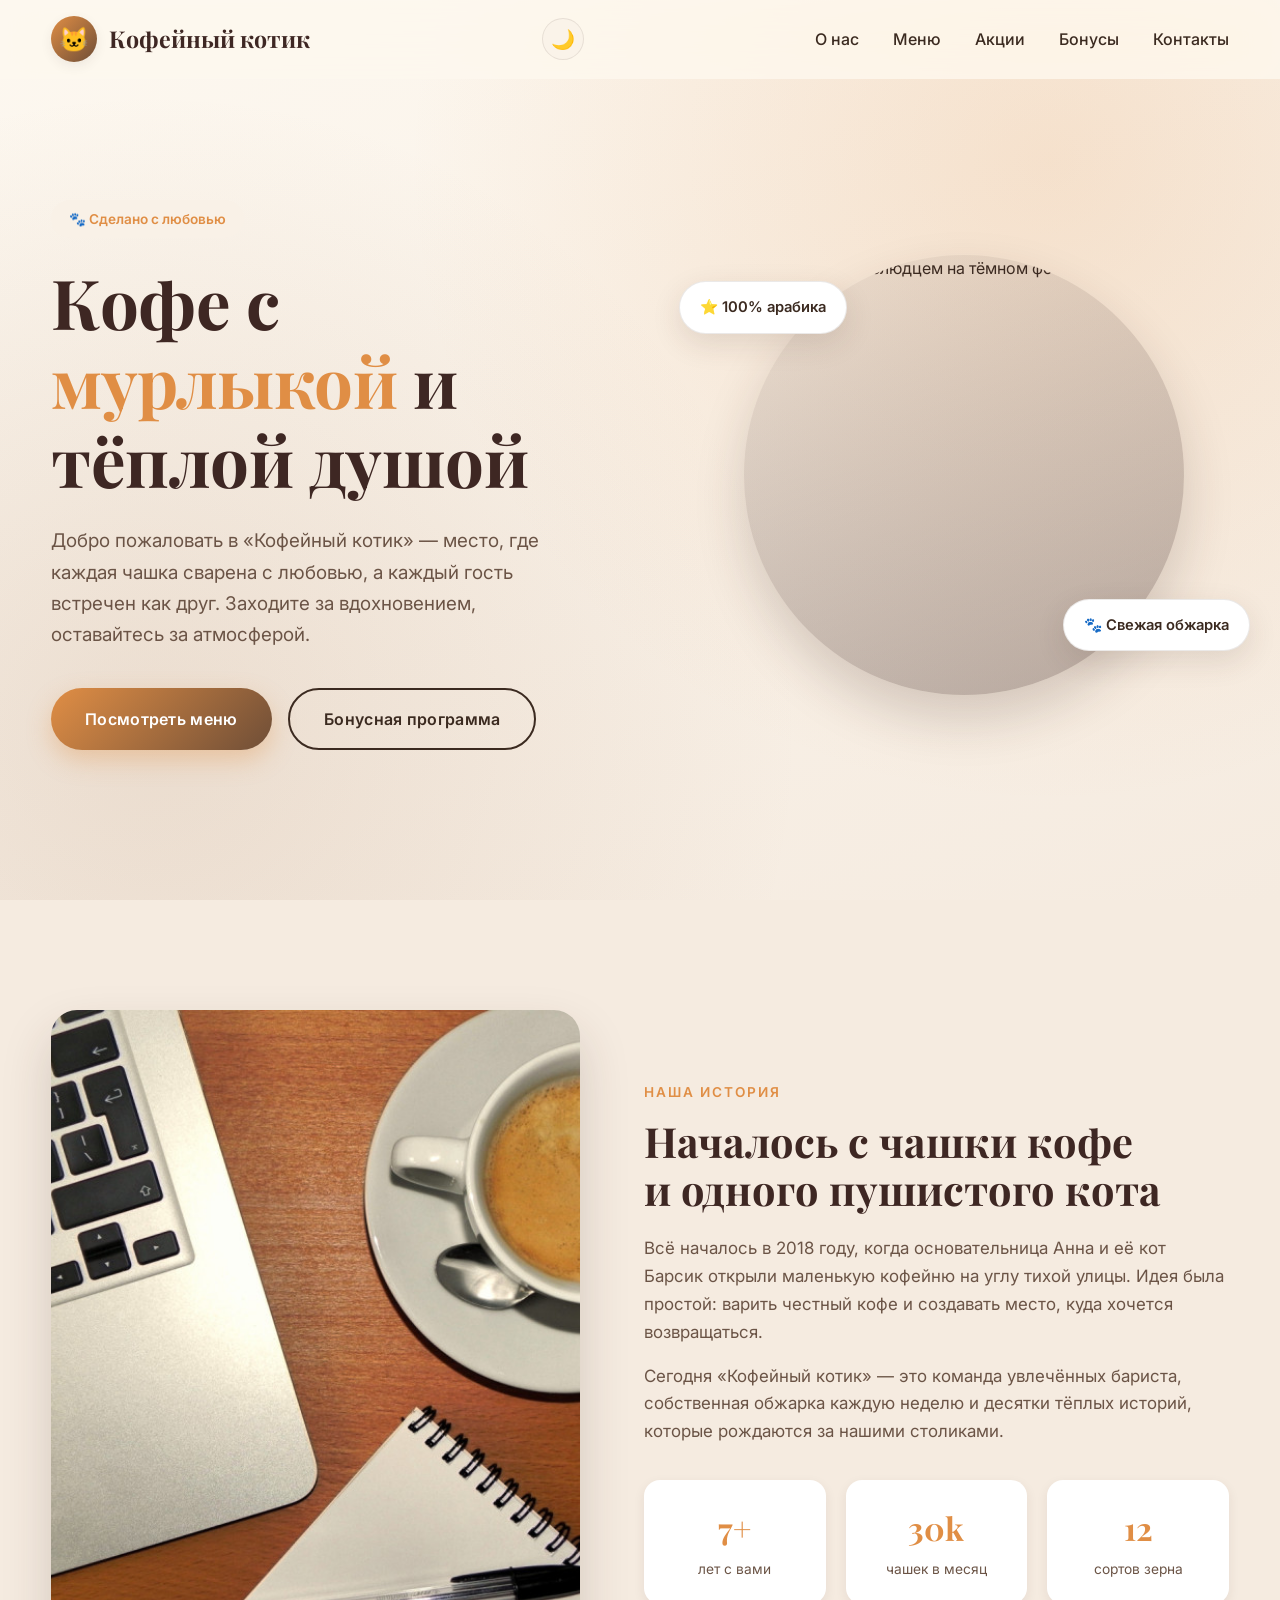
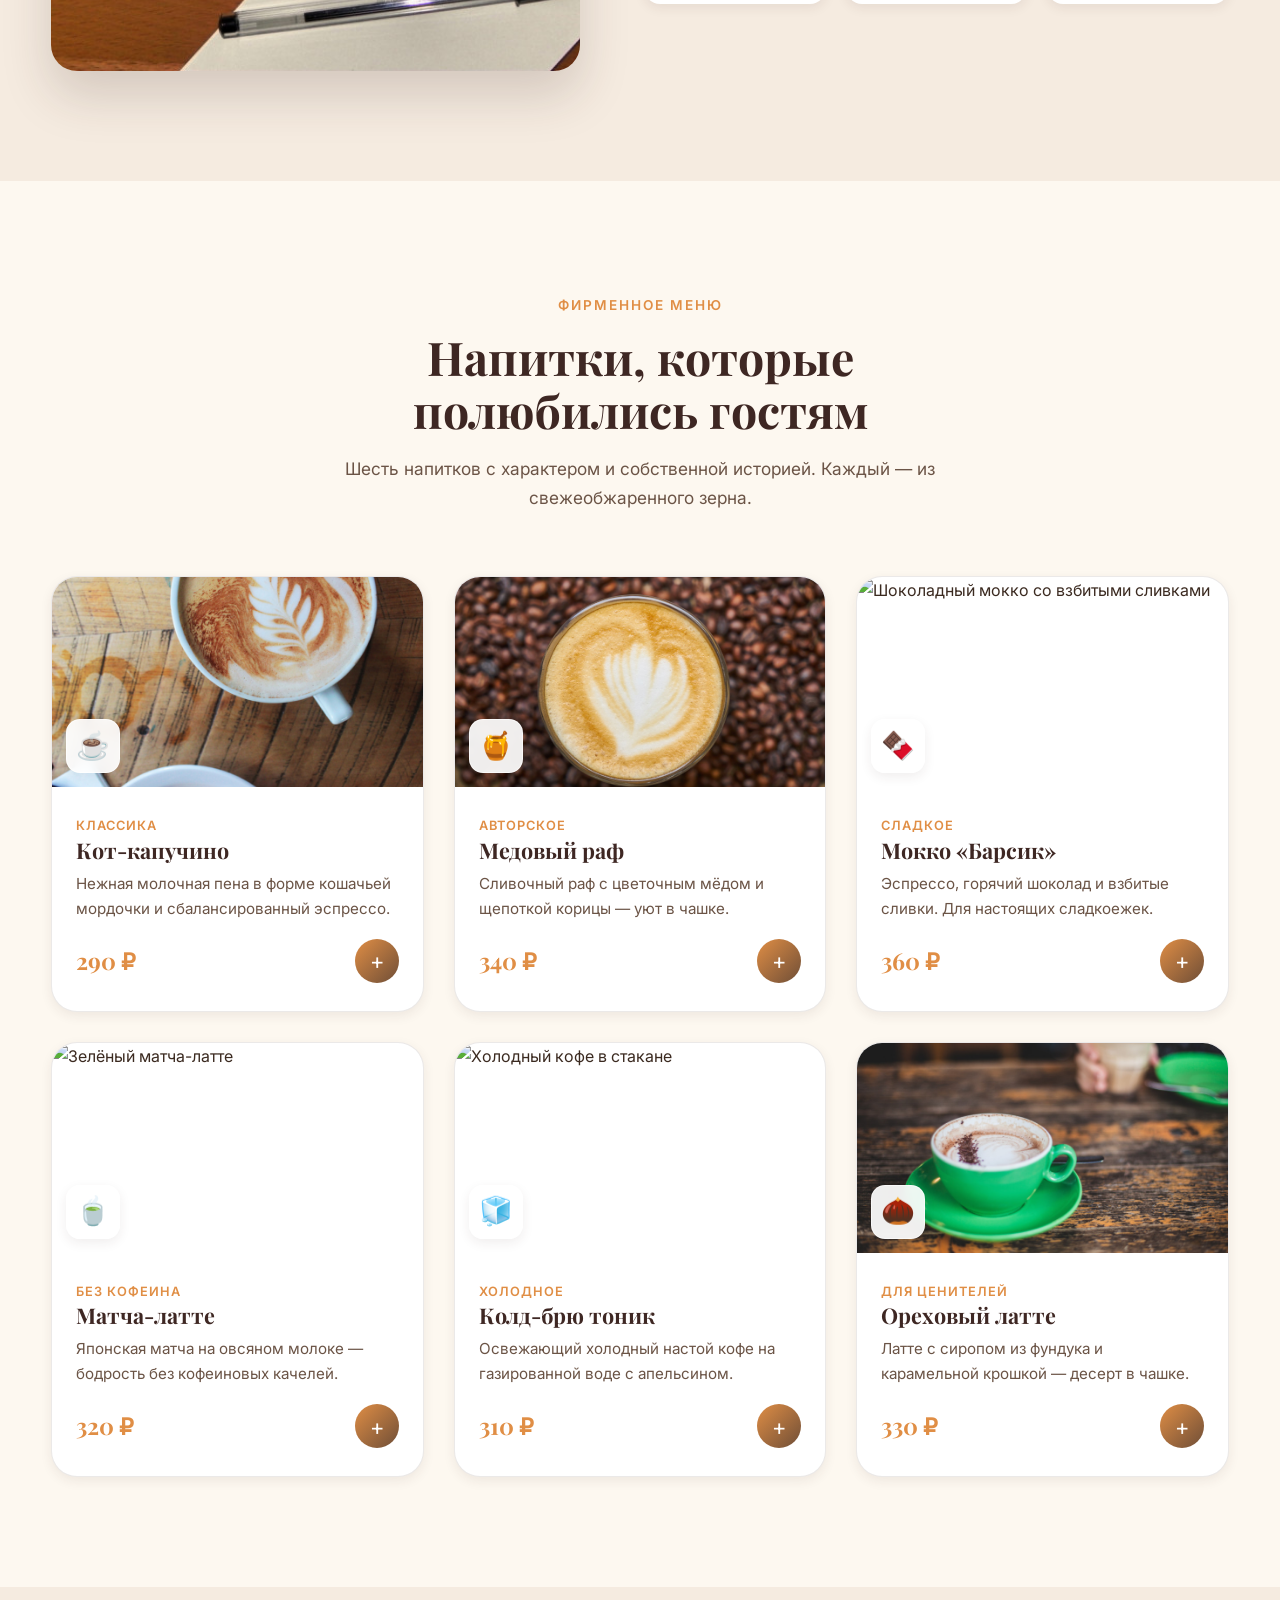
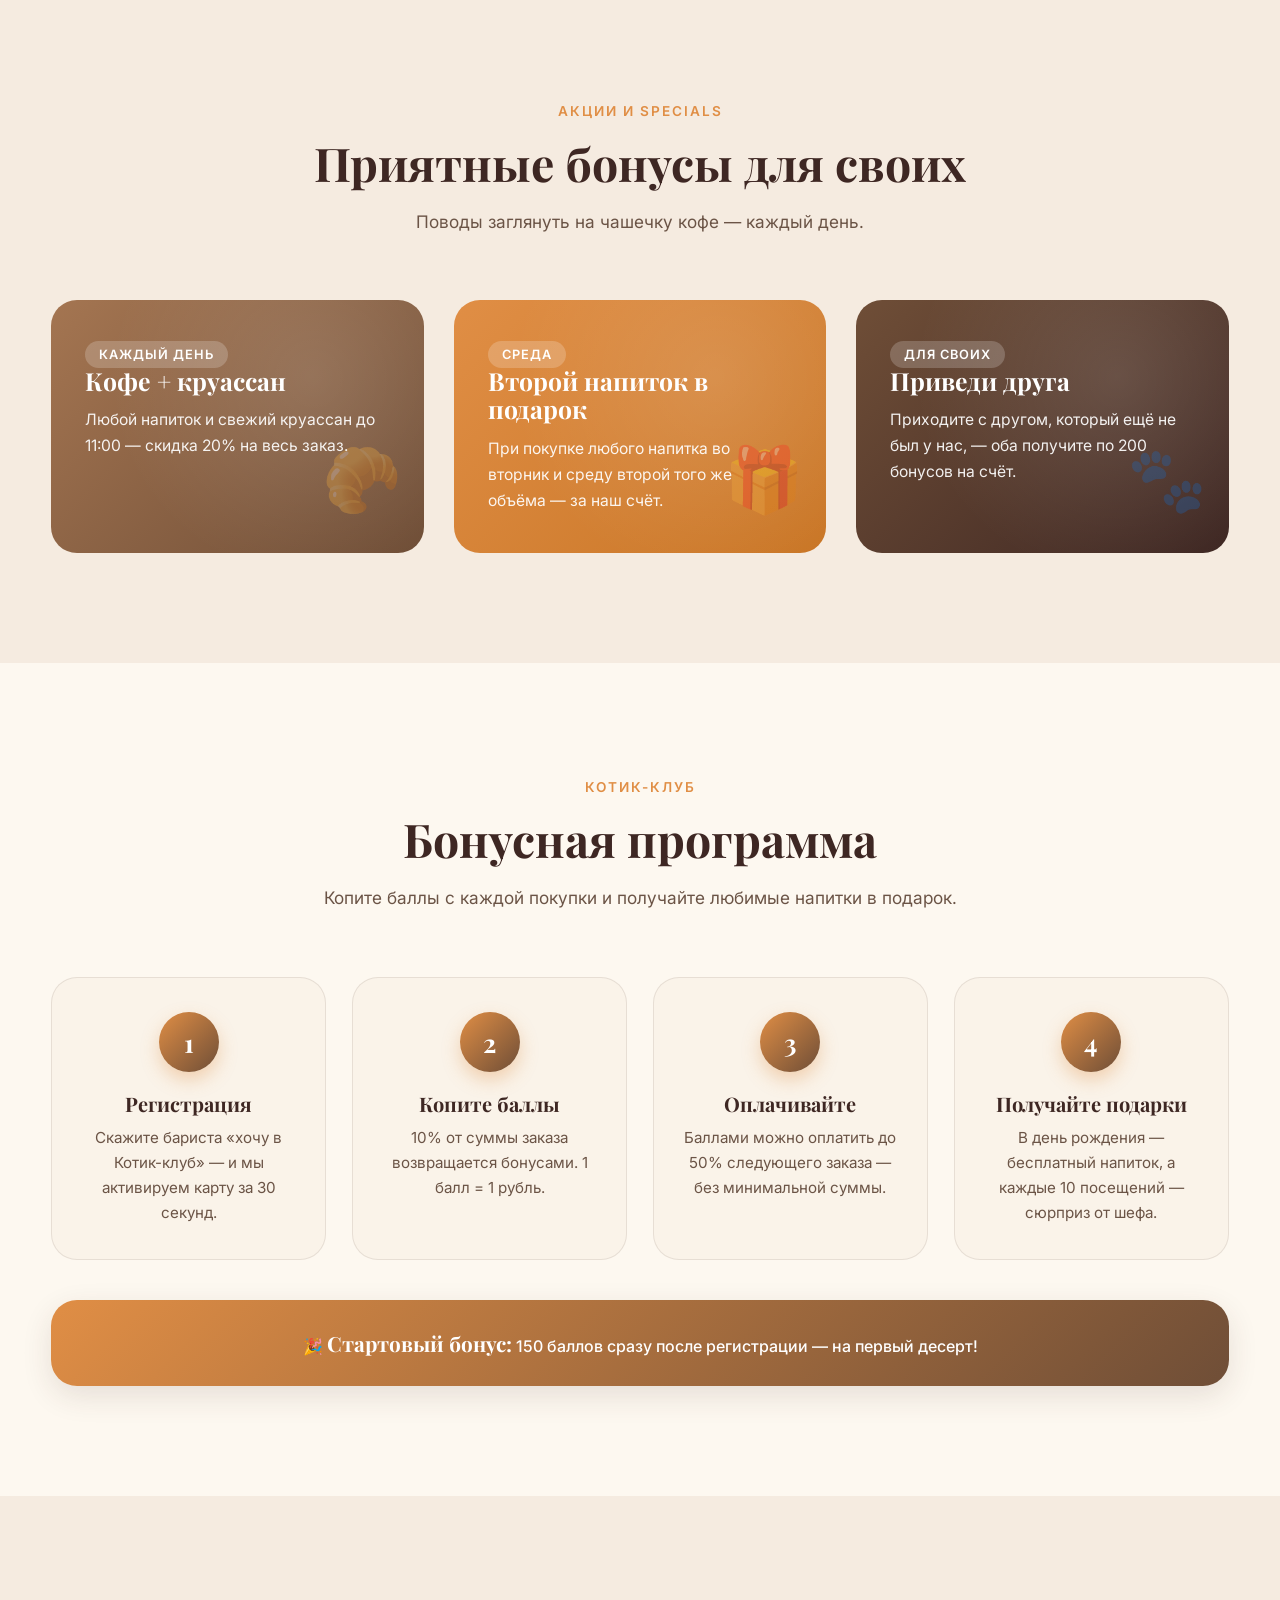
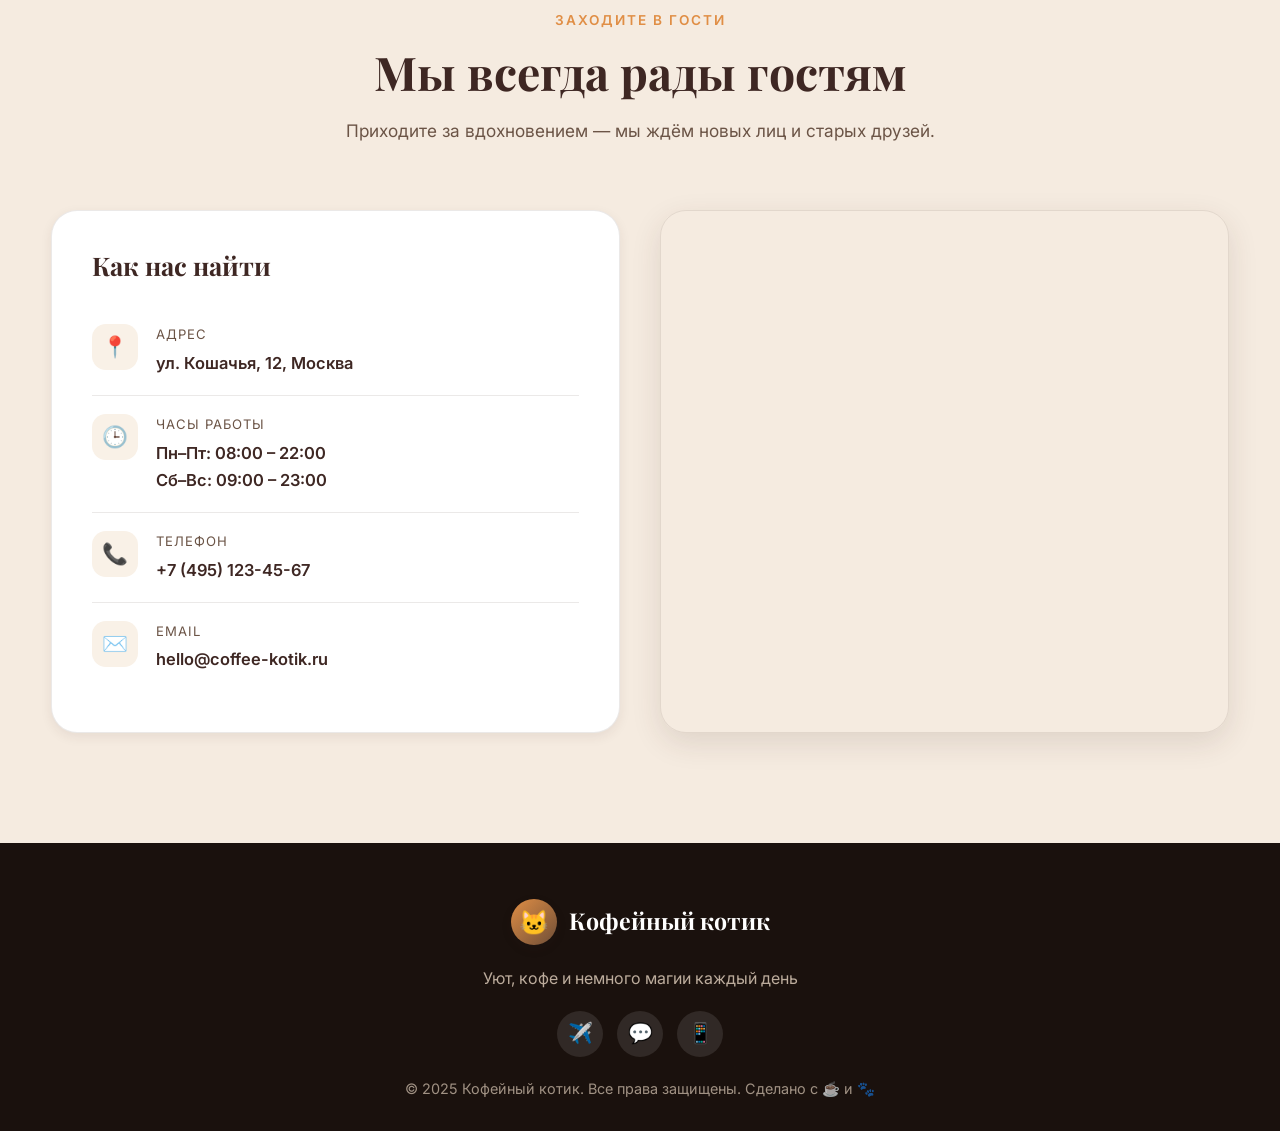
==== commit 22653f73: "delete em" ====
--- a/index.html
+++ b/index.html
@@ -110,7 +110,6 @@
         <div class="about-grid">
           <div class="about-media reveal">
             <img src="0%20%D0%B8%D1%81%D1%82%D0%BE%D1%80%D0%B8%D1%8F.jpg" alt="История нашей кофейни" loading="lazy" decoding="async" />
-            <span class="about-accent" aria-hidden="true">🐈‍⬛✨</span>
           </div>
           <div class="about-text reveal">
             <span class="section-eyebrow">Наша история</span>
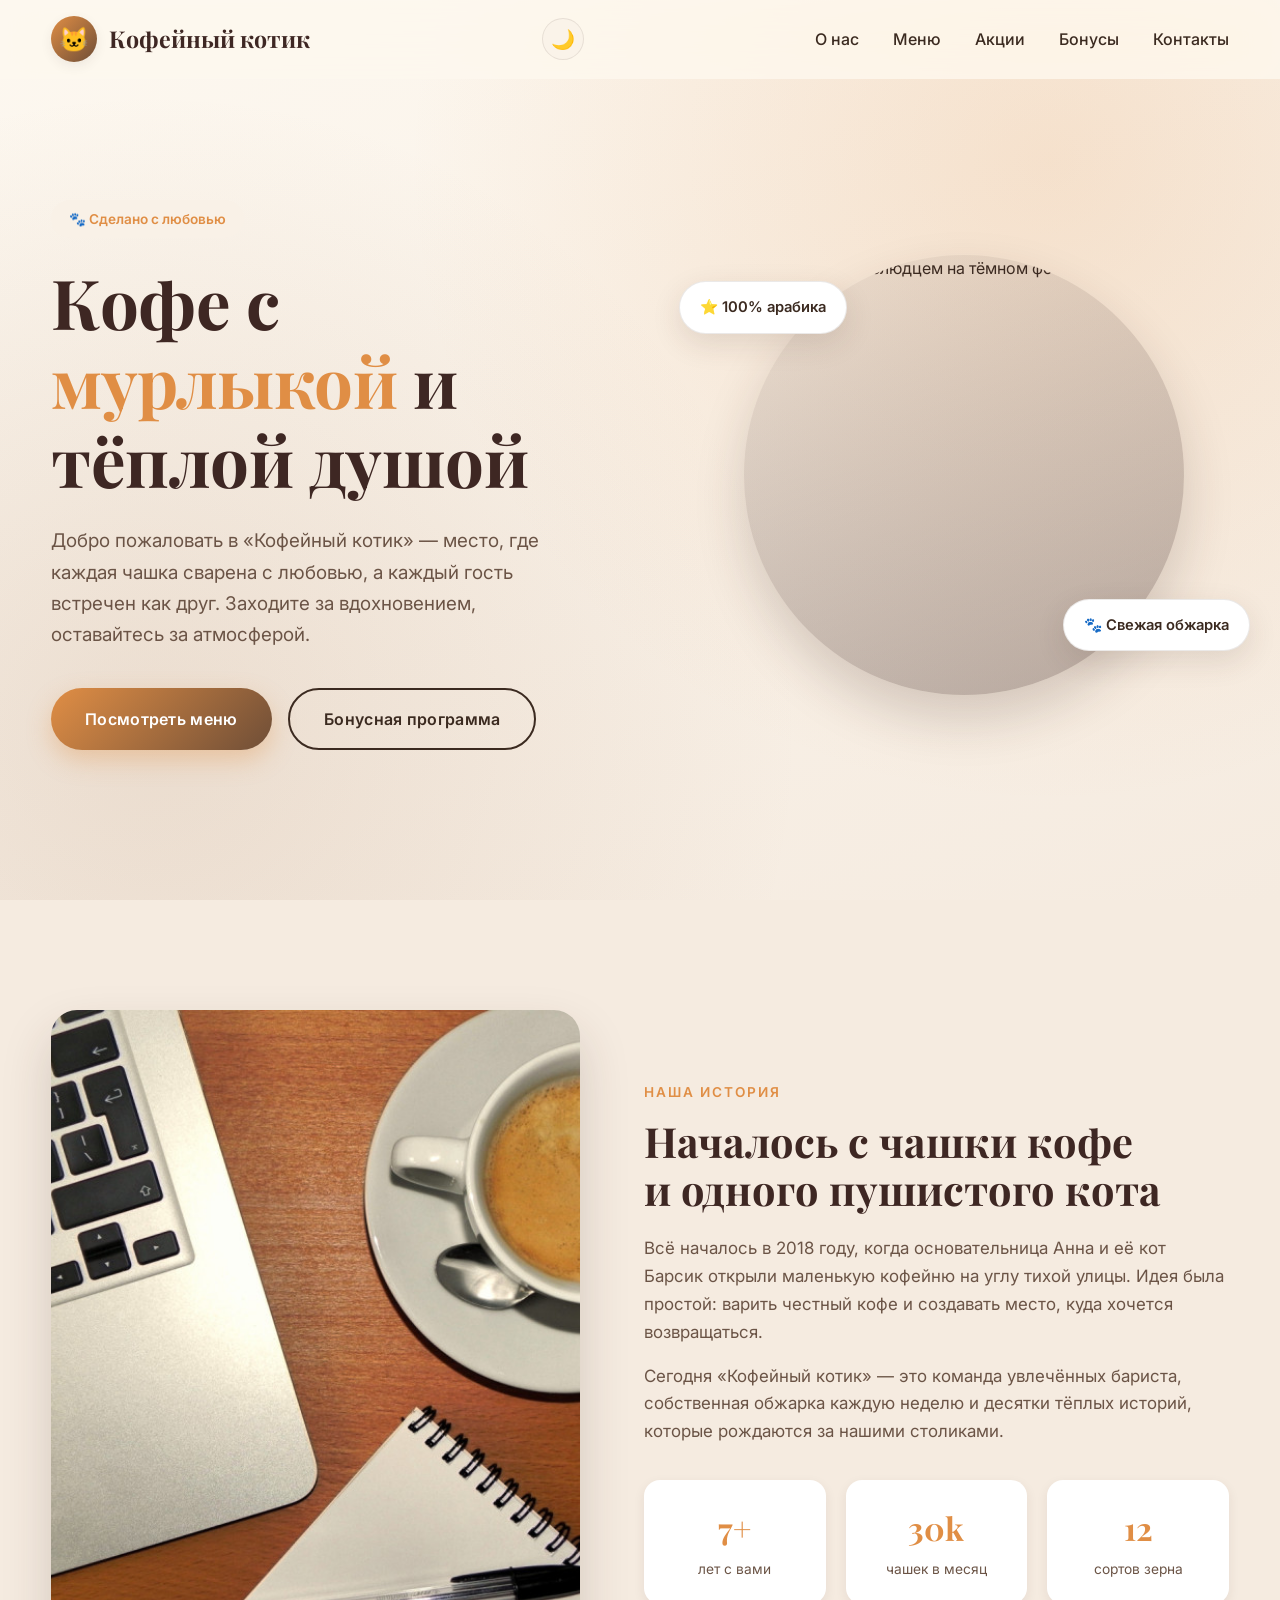
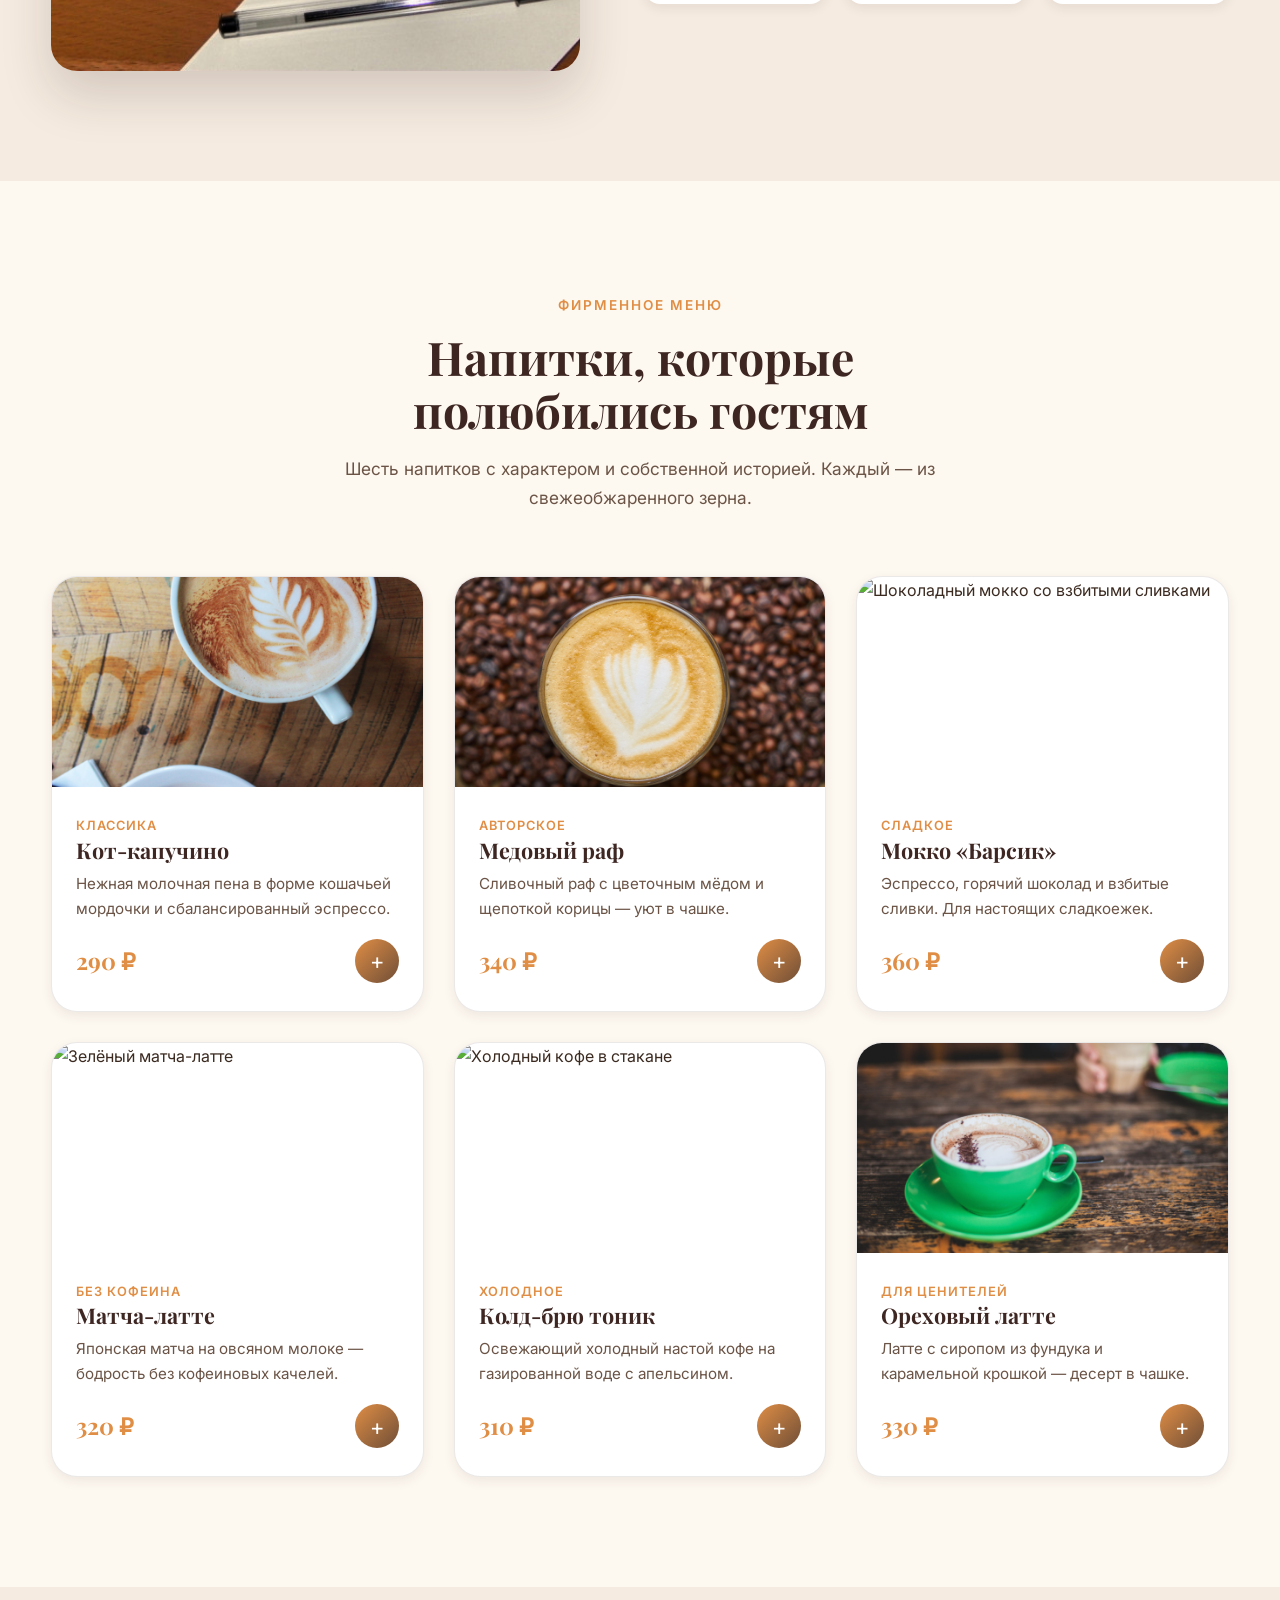
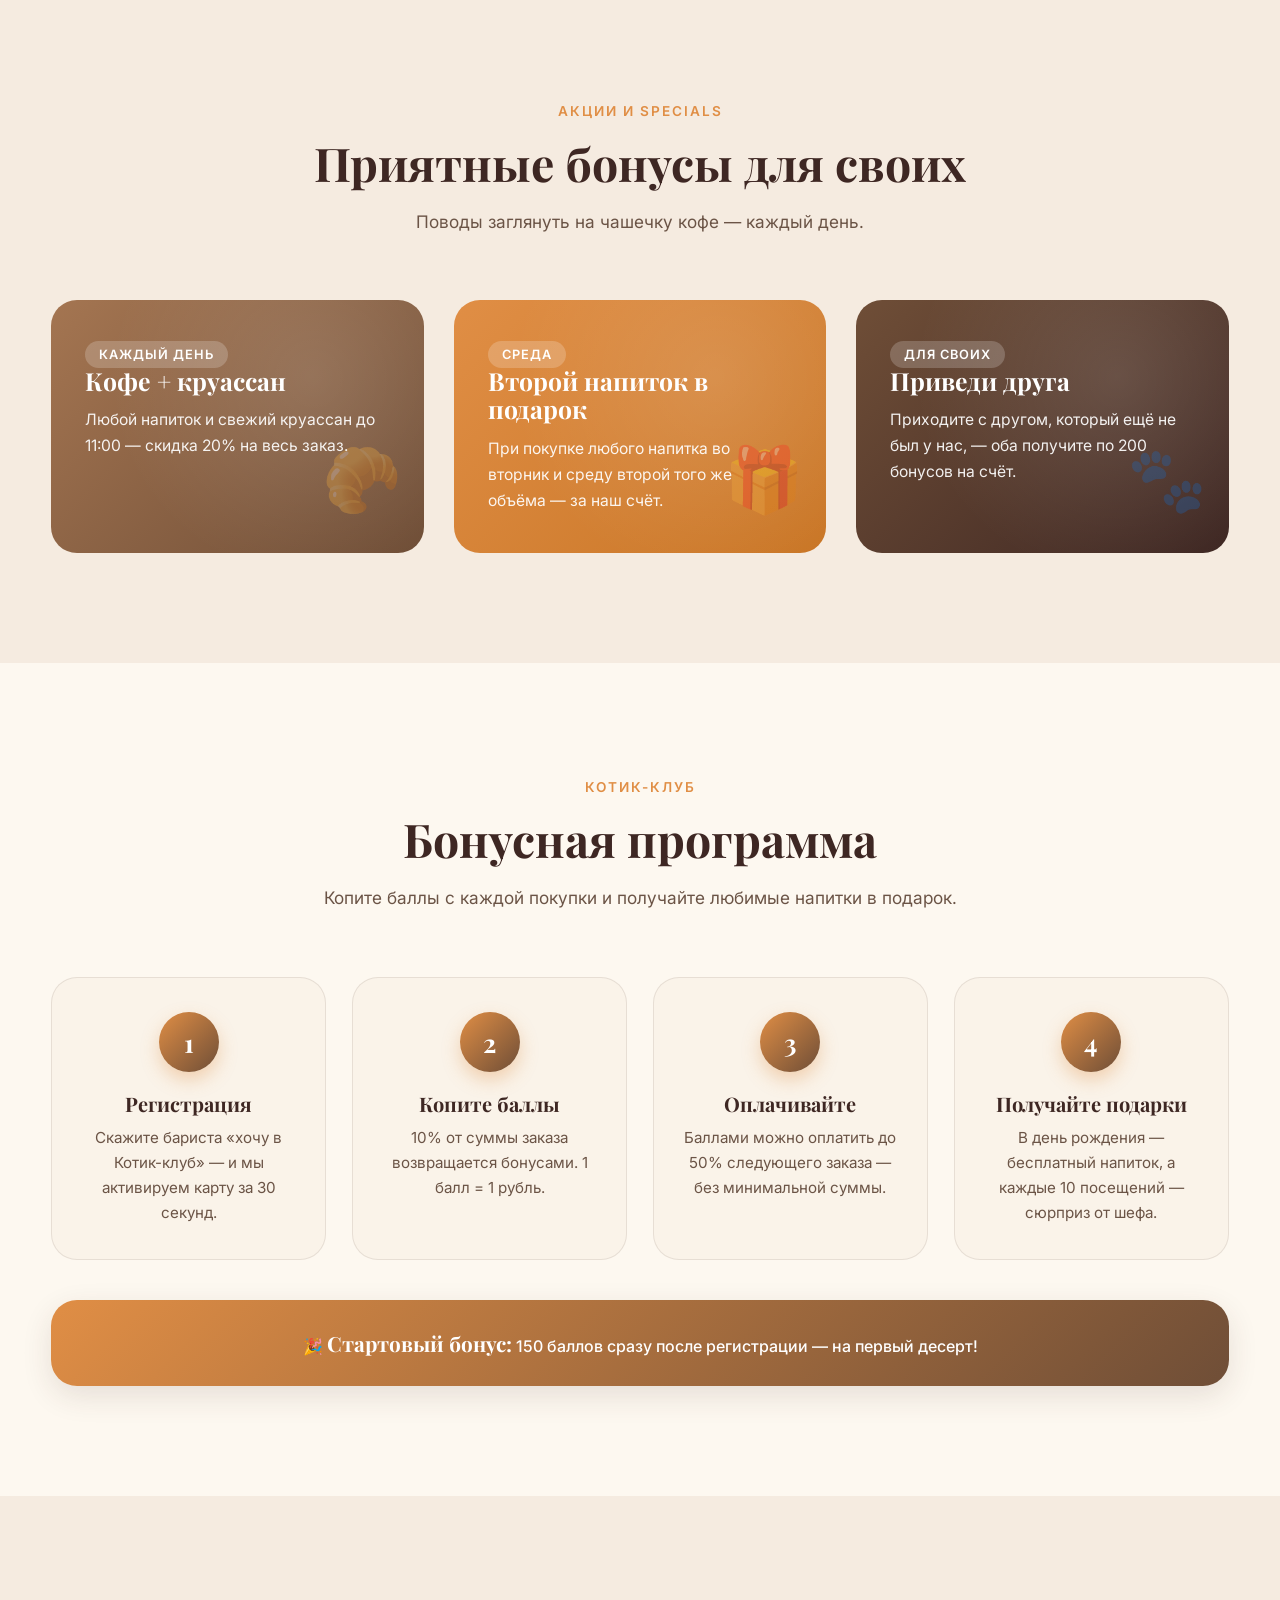
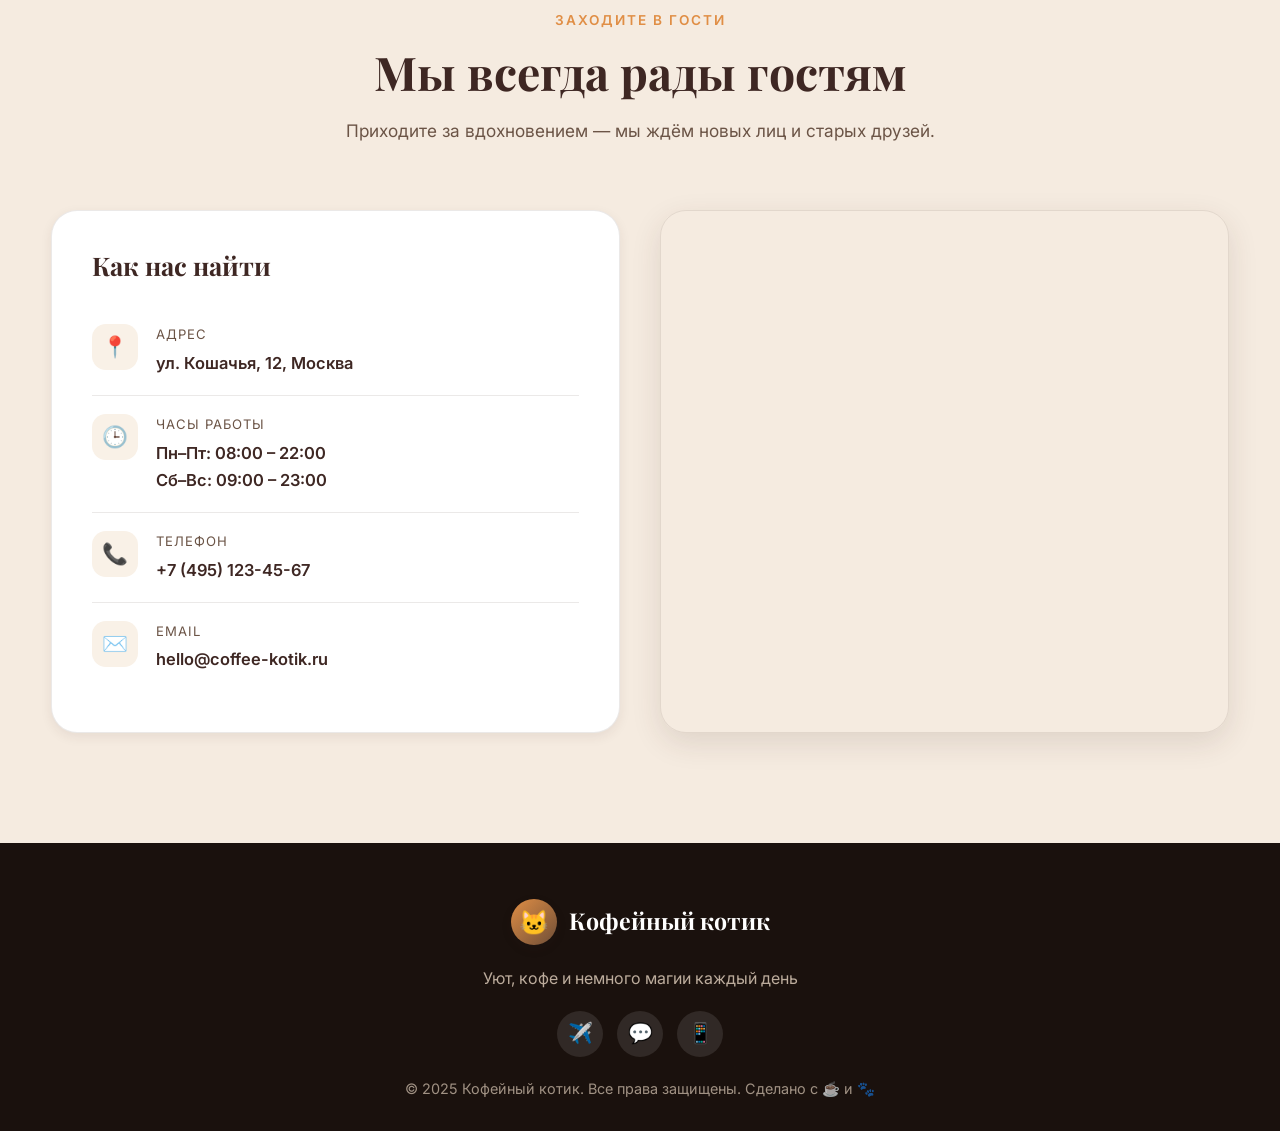
==== commit 5cdaac83: "delete_emoji_menu" ====
--- a/index.html
+++ b/index.html
@@ -149,7 +149,6 @@
           <article class="drink-card reveal">
             <div class="drink-photo">
               <img src="1%20%D0%BA%D0%B0%D0%BF%D1%83%D1%87%D0%B8%D0%BD%D0%BE.jpg" alt="Капучино" loading="lazy" decoding="async" />
-              <span class="drink-emoji" aria-hidden="true">☕</span>
             </div>
             <div class="drink-body">
               <span class="drink-cat">Классика</span>
@@ -166,7 +165,6 @@
           <article class="drink-card reveal">
             <div class="drink-photo">
               <img src="2%20%D1%80%D0%B0%D1%84.jpg" alt="Раф" loading="lazy" decoding="async" />
-              <span class="drink-emoji" aria-hidden="true">🍯</span>
             </div>
             <div class="drink-body">
               <span class="drink-cat">Авторское</span>
@@ -183,7 +181,6 @@
           <article class="drink-card reveal">
             <div class="drink-photo">
               <img src="https://images.unsplash.com/photo-1541167760496-1628856ab772?q=80&w=600&auto=format&fit=crop" alt="Шоколадный мокко со взбитыми сливками" loading="lazy" decoding="async" />
-              <span class="drink-emoji" aria-hidden="true">🍫</span>
             </div>
             <div class="drink-body">
               <span class="drink-cat">Сладкое</span>
@@ -200,7 +197,6 @@
           <article class="drink-card reveal">
             <div class="drink-photo">
               <img src="https://images.unsplash.com/photo-1515823064-d6e0c04616a7?q=80&w=600&auto=format&fit=crop" alt="Зелёный матча-латте" loading="lazy" decoding="async" />
-              <span class="drink-emoji" aria-hidden="true">🍵</span>
             </div>
             <div class="drink-body">
               <span class="drink-cat">Без кофеина</span>
@@ -217,7 +213,6 @@
           <article class="drink-card reveal">
             <div class="drink-photo">
               <img src="https://images.unsplash.com/photo-1572490122747-3968b75cc699?q=80&w=600&auto=format&fit=crop" alt="Холодный кофе в стакане" loading="lazy" decoding="async" />
-              <span class="drink-emoji" aria-hidden="true">🧊</span>
             </div>
             <div class="drink-body">
               <span class="drink-cat">Холодное</span>
@@ -234,7 +229,6 @@
           <article class="drink-card reveal">
             <div class="drink-photo">
               <img src="3%20%D0%BB%D0%B0%D1%82%D1%82%D0%B5.jpg" alt="Латте" loading="lazy" decoding="async" />
-              <span class="drink-emoji" aria-hidden="true">🌰</span>
             </div>
             <div class="drink-body">
               <span class="drink-cat">Для ценителей</span>
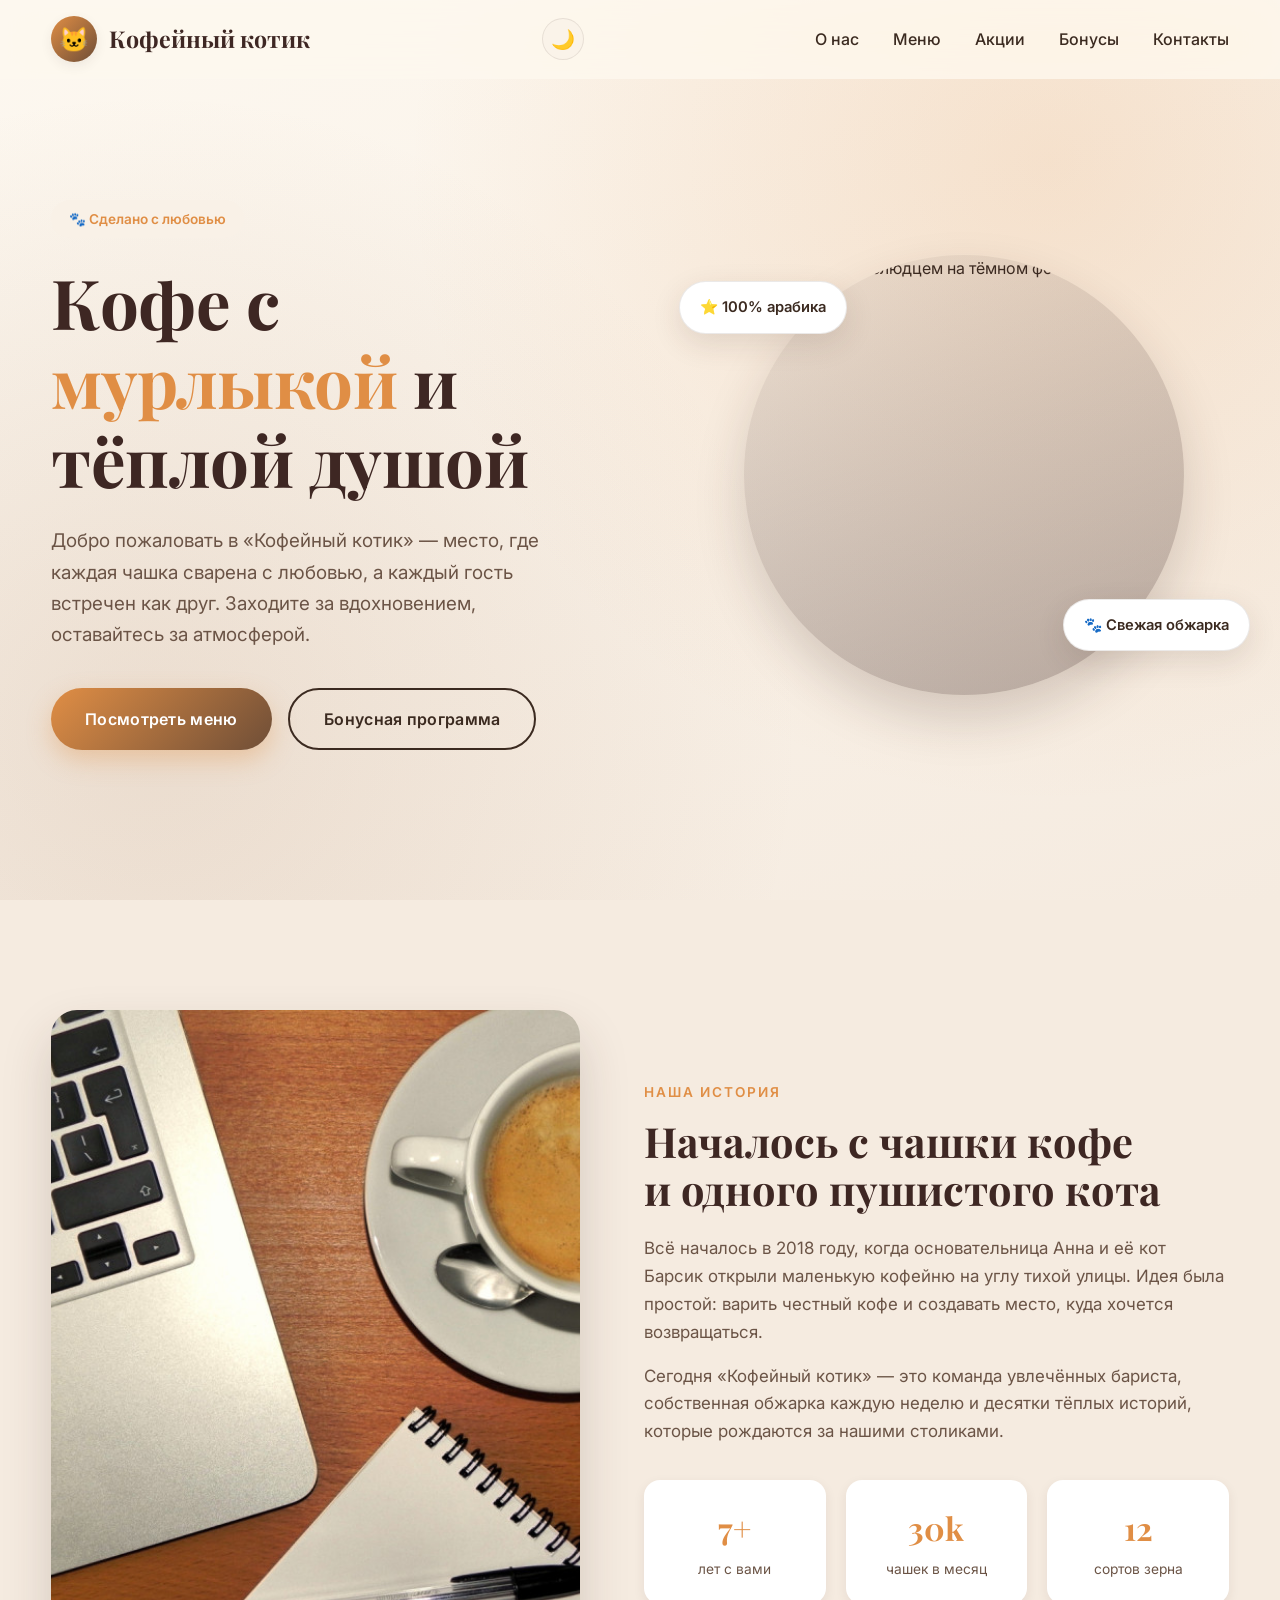
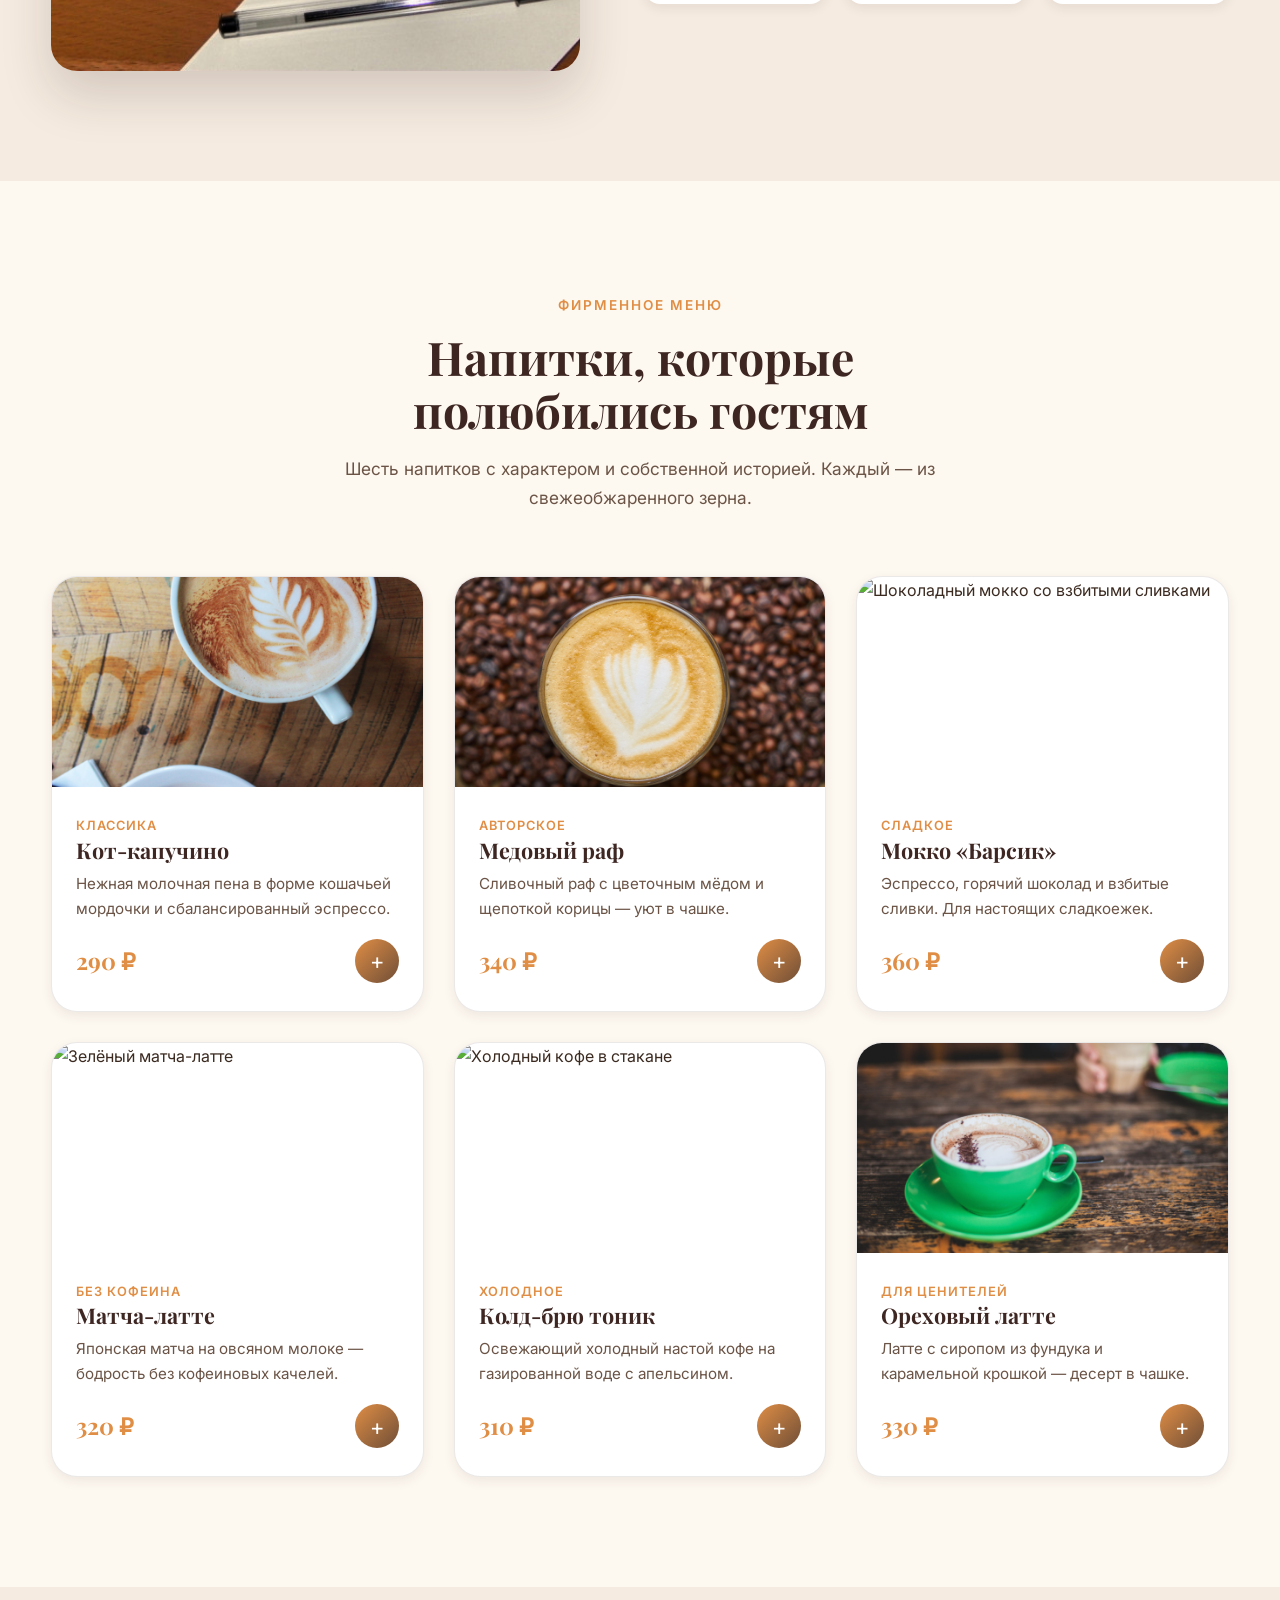
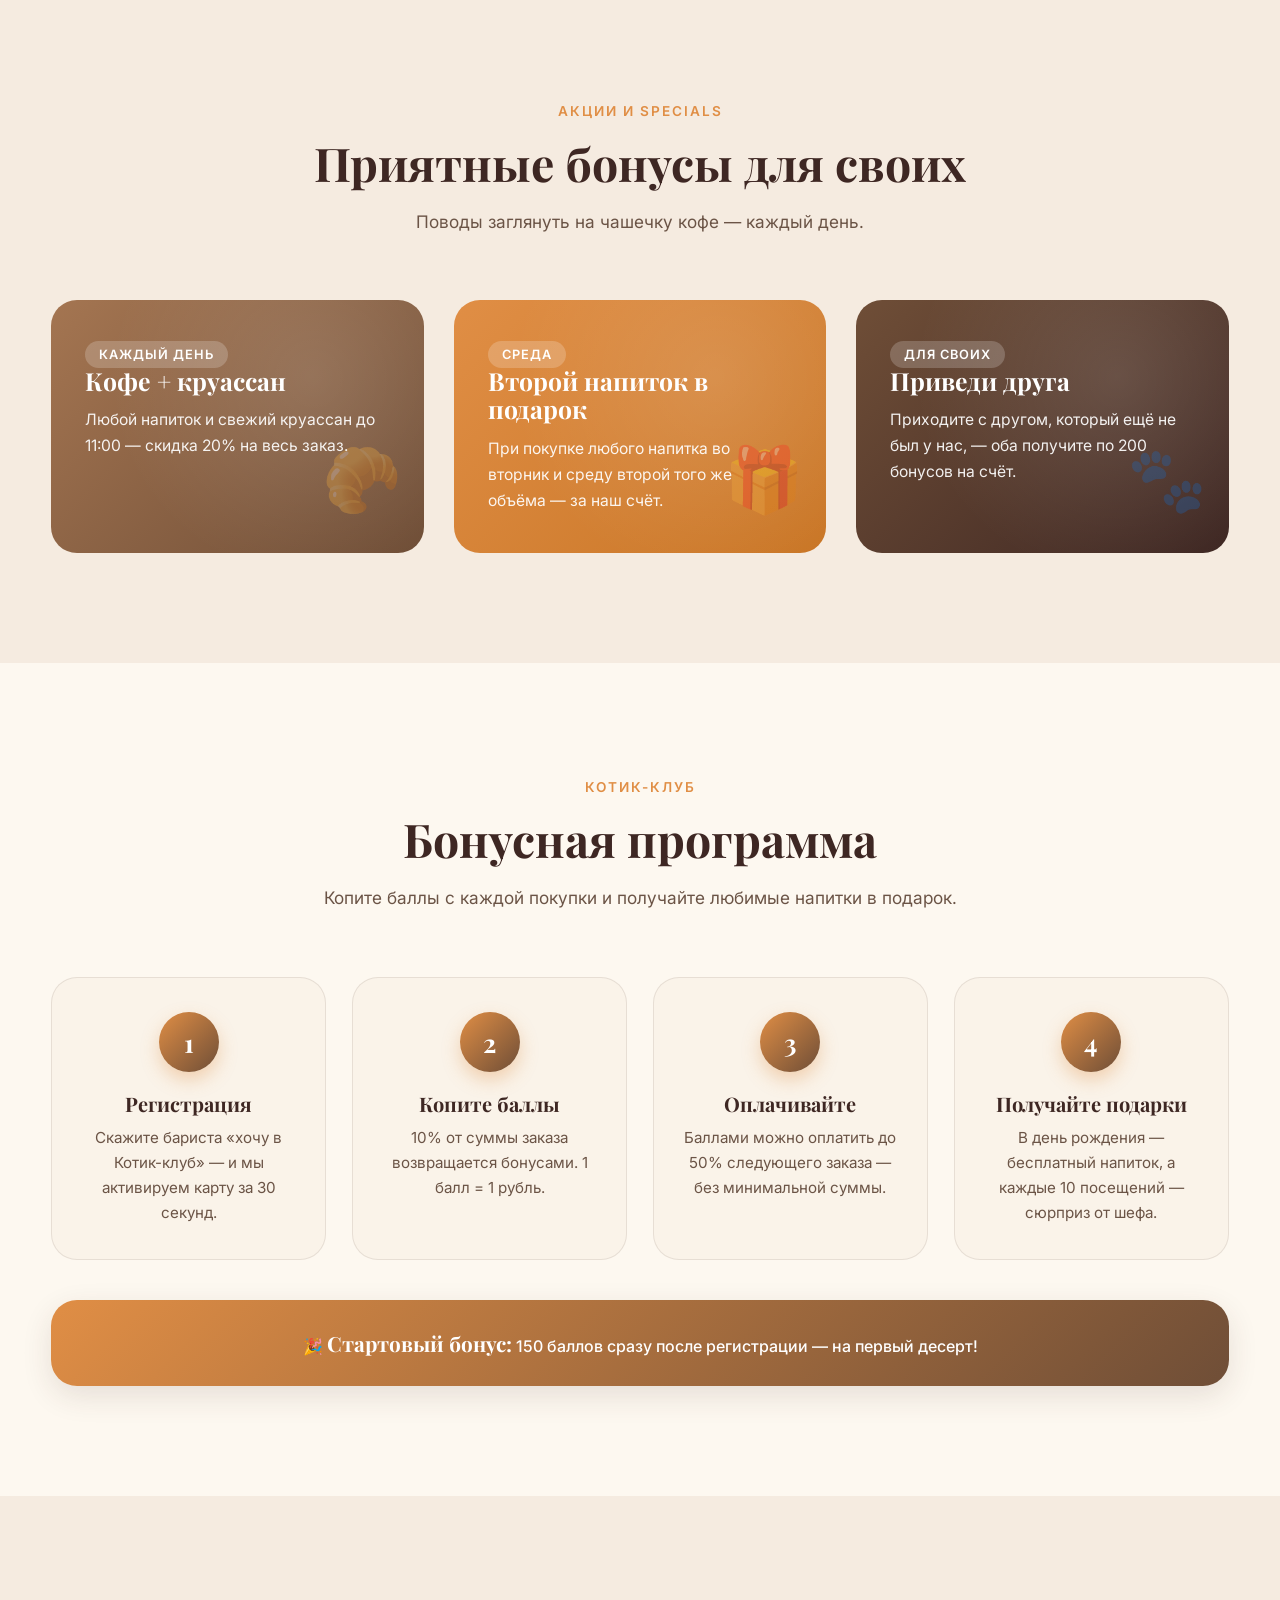
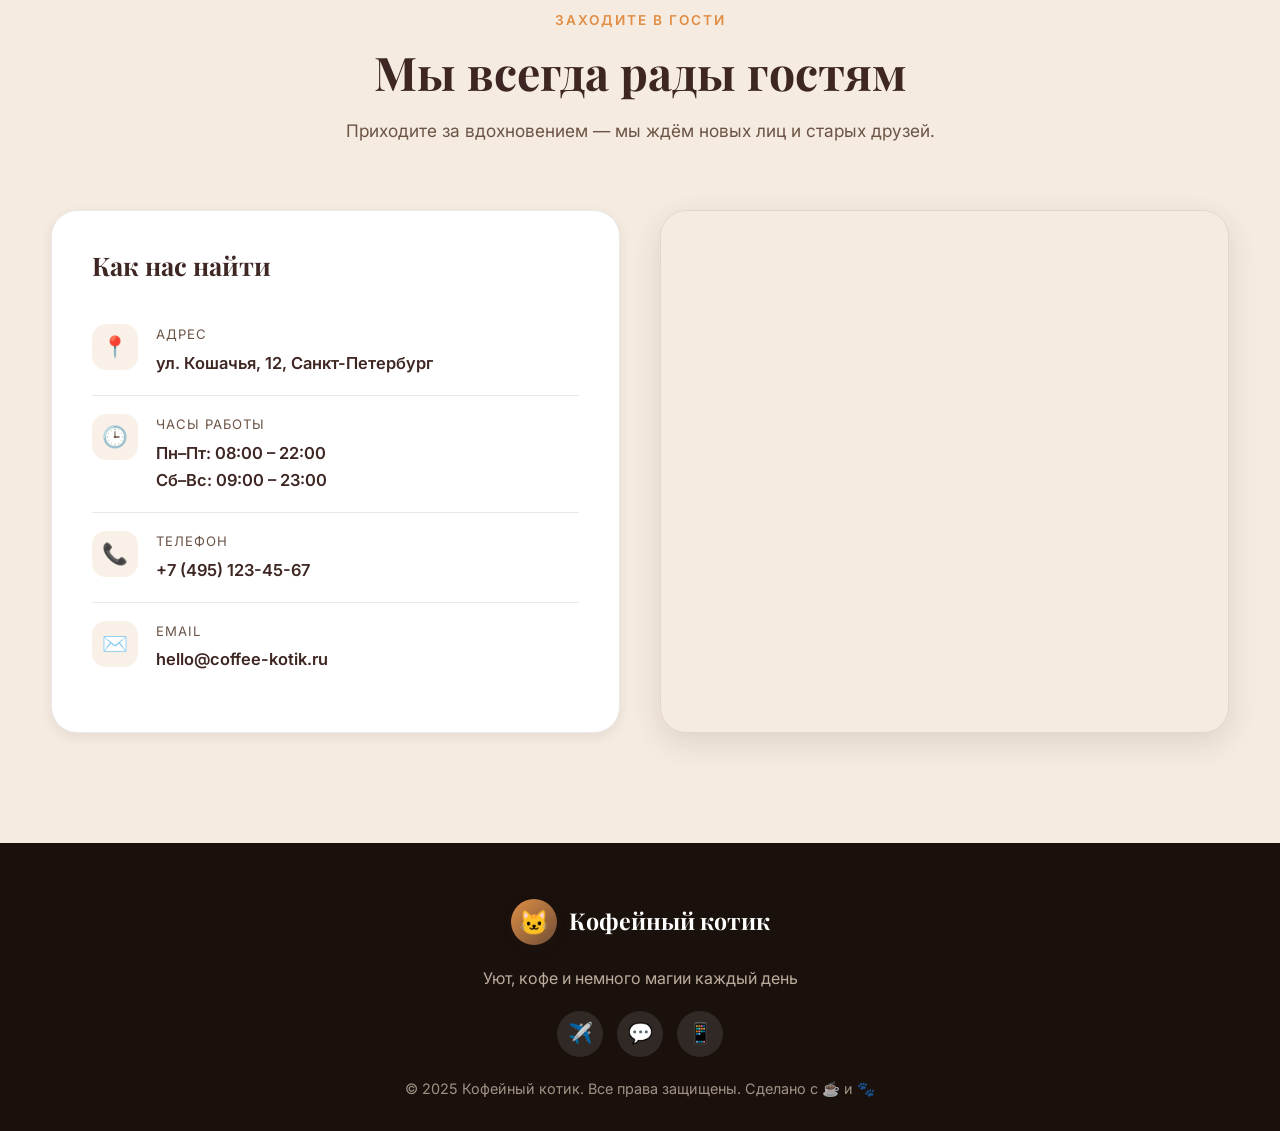
==== commit 8b7e6576: "new_address" ====
--- a/index.html
+++ b/index.html
@@ -3,10 +3,10 @@
 <head>
   <meta charset="UTF-8" />
   <meta name="viewport" content="width=device-width, initial-scale=1.0" />
-  <title>Кофейный котик — уютная кофейня в Москве</title>
+  <title>Кофейный котик — уютная кофейня в Санкт-Петербурге</title>
 
   <!-- ===== SEO ===== -->
-  <meta name="description" content="«Кофейный котик» — уютная кофейня в Москве. Свежая обжарка зерна, авторские напитки, тёплая атмосфера и бонусная программа для своих." />
+  <meta name="description" content="«Кофейный котик» — уютная кофейня в Санкт-Петербурге. Свежая обжарка зерна, авторские напитки, тёплая атмосфера и бонусная программа для своих." />
   <meta name="theme-color" content="#a47551" />
   <meta name="color-scheme" content="light dark" />
 
@@ -14,7 +14,7 @@
   <meta property="og:type" content="website" />
   <meta property="og:locale" content="ru_RU" />
   <meta property="og:site_name" content="Кофейный котик" />
-  <meta property="og:title" content="Кофейный котик — уютная кофейня в Москве" />
+  <meta property="og:title" content="Кофейный котик — уютная кофейня в Санкт-Петербурге" />
   <meta property="og:description" content="Свежая обжарка, авторские напитки и тёплая атмосфера. Заходите за вдохновением." />
   <meta property="og:image" content="https://images.unsplash.com/photo-1511920170033-f8396924c348?q=80&w=1200&auto=format&fit=crop" />
 
@@ -338,7 +338,7 @@
               <span class="contact-icon" aria-hidden="true">📍</span>
               <div>
                 <div class="contact-label">Адрес</div>
-                <div class="contact-value">ул. Кошачья, 12, Москва</div>
+                <div class="contact-value">ул. Кошачья, 12, Санкт-Петербург</div>
               </div>
             </div>
             <div class="contact-item">
@@ -366,8 +366,8 @@
 
           <div class="map-wrap reveal">
             <iframe
-              title="Карта: Кофейный котик на улице Кошачьей, 12"
-              src="https://www.openstreetmap.org/export/embed.html?bbox=37.587%2C55.748%2C37.637%2C55.768&layer=mapnik&marker=55.758%2C37.612"
+              title="Карта: Кофейный котик на улице Кошачьей, 12, Санкт-Петербург"
+              src="https://www.openstreetmap.org/export/embed.html?bbox=30.285%2C59.899%2C30.385%2C59.979&layer=mapnik&marker=59.939%2C30.335"
               loading="lazy"
               referrerpolicy="no-referrer-when-downgrade"
               allowfullscreen
